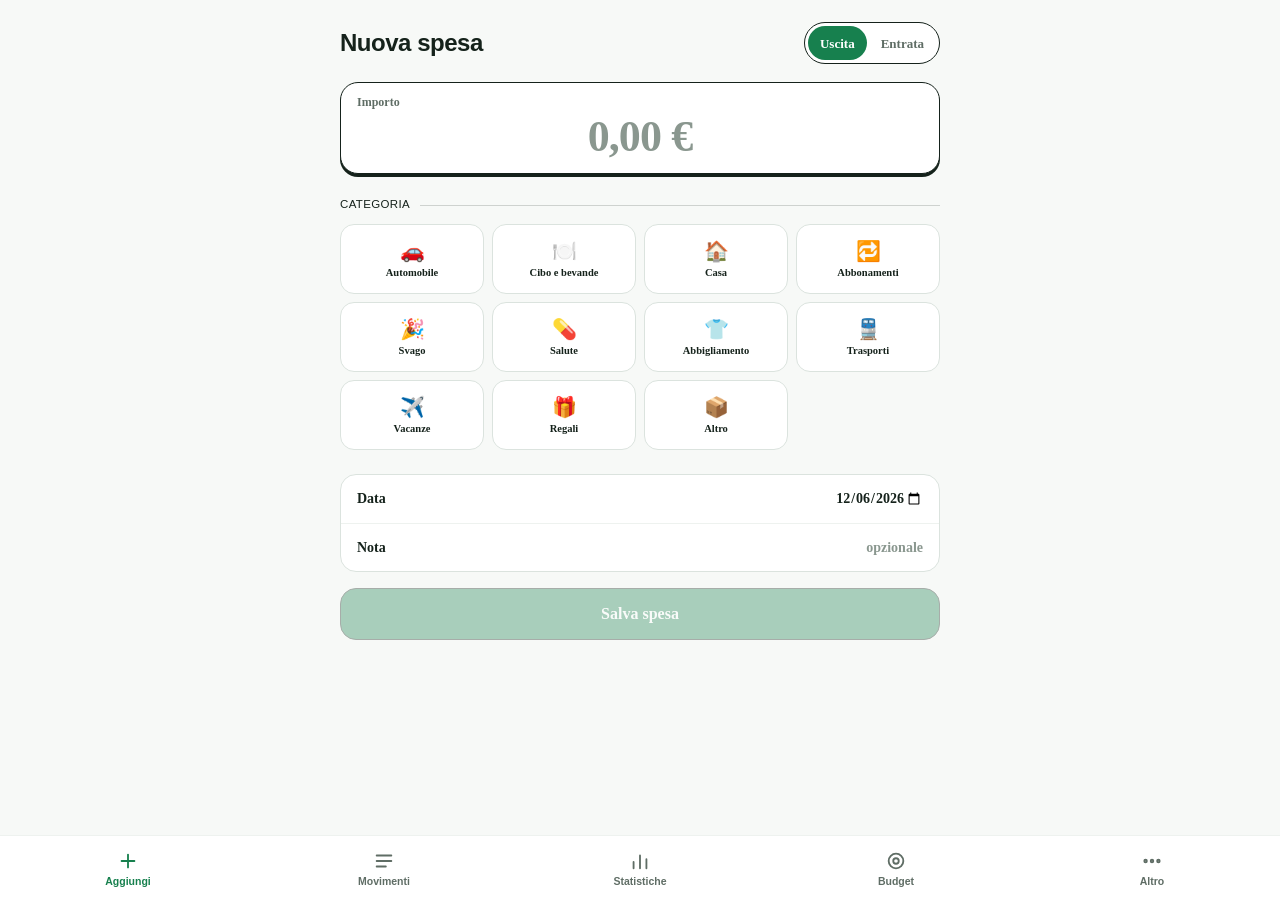
==== index.html @ 28e2bbf6 "feat(F1): DB v3 additivo, backup pre-migrazione, export v2 e import con scelta - db.js: DB_VERSION 3" ====
<!DOCTYPE html>
<html lang="it">
<head>
<meta charset="UTF-8">
<meta name="viewport" content="width=device-width, initial-scale=1, viewport-fit=cover">
<meta name="theme-color" content="#1f9d63" media="(prefers-color-scheme: light)">
<meta name="theme-color" content="#0a0f0c" media="(prefers-color-scheme: dark)">
<meta http-equiv="Content-Security-Policy" content="
  default-src 'self';
  script-src 'self' https://accounts.google.com https://apis.google.com;
  connect-src 'self' https://www.googleapis.com https://accounts.google.com;
  style-src 'self' 'unsafe-inline' https://fonts.googleapis.com;
  font-src 'self' https://fonts.gstatic.com;
  img-src 'self' data: blob:;
  frame-src https://accounts.google.com https://content.googleapis.com;
  base-uri 'self';
  object-src 'none';
  form-action 'self';
">
<title>Spese</title>
<link rel="manifest" href="manifest.webmanifest">
<link rel="icon" href="icon.svg" type="image/svg+xml">
<link rel="apple-touch-icon" href="icon.svg">
<link rel="preconnect" href="https://fonts.googleapis.com">
<link rel="preconnect" href="https://fonts.gstatic.com" crossorigin>
<link href="https://fonts.googleapis.com/css2?family=Anton&family=Bowlby+One+SC&family=Bungee&family=Manrope:wght@400;500;600;700;800&family=Monoton&family=Permanent+Marker&family=Rubik+Mono+One&display=swap" rel="stylesheet">
<link rel="stylesheet" href="style.css">
</head>
<body>
<main class="app-scroll">

<!-- INSERIMENTO -->
<section id="view-add" class="view active">
  <div class="add-head">
    <h1 class="page-title" id="addTitle">Nuova spesa</h1>
    <div class="type-toggle" id="typeToggle">
      <button class="selected" data-type="expense">Uscita</button>
      <button data-type="income">Entrata</button>
    </div>
  </div>
  <div class="amount-wrap">
    <div class="amount-label">Importo</div>
    <input id="amountInput" type="text" inputmode="decimal" placeholder="0,00 €" autocomplete="off">
  </div>
  <div class="section-label">CATEGORIA</div>
  <div class="cat-grid" id="catGrid"></div>
  <div class="sub-wrap" id="subWrap">
    <div class="section-label" id="subLabel">SOTTOCATEGORIA</div>
    <div class="sub-list" id="subList"></div>
  </div>
  <div class="field-list">
    <label class="field-row"><span>Data</span><input type="date" id="dateInput"></label>
    <label class="field-row"><span>Nota</span><input type="text" id="noteInput" placeholder="opzionale"></label>
  </div>
  <button class="btn-primary" id="saveBtn" disabled>Salva spesa</button>
  <button class="btn-danger-link" id="deleteBtn" style="display:none;width:100%;margin-top:12px;padding:10px">Elimina movimento</button>
</section>

<!-- MOVIMENTI -->
<section id="view-list" class="view">
  <h1 class="page-title">Movimenti</h1>
  <input type="search" id="searchInput" placeholder="Cerca (categoria, nota, importo)…" autocomplete="off">
  <div id="expList"></div>
</section>

<!-- STATISTICHE -->
<section id="view-stats" class="view">
  <h1 class="page-title">Statistiche</h1>
  <div class="period-bar">
    <button id="prevPeriod">‹</button>
    <select id="periodType">
      <option value="day">Giorno</option>
      <option value="week">Settimana</option>
      <option value="month" selected>Mese</option>
      <option value="year">Anno</option>
    </select>
    <button id="nextPeriod">›</button>
  </div>
  <div class="card total-card">
    <div class="period-label" id="periodLabel"></div>
    <div class="total-big" id="statTotal">0,00 €</div>
    <div class="compare" id="statCompare"></div>
    <div class="balance-row" id="statBalance"></div>
  </div>
  <div id="insightWrap"></div>
  <div class="filter-chips" id="filterChips"></div>
  <div class="card">
    <h2 style="margin-top:0" id="breakdownTitle">Per categoria</h2>
    <div id="catBars"></div>
  </div>
  <div class="card">
    <h2 style="margin-top:0">Andamento</h2>
    <div class="trend" id="trendChart"></div>
  </div>
  <div class="card" id="cumulativeCard">
    <h2 style="margin-top:0">Saldo cumulato</h2>
    <div id="cumulativeChart"></div>
    <div class="chart-note">Accumulato da quando registri — non è il patrimonio.</div>
  </div>

  <!-- Cruscotto annuale (in coda): KPI raggruppati + tabelle con scroll orizzontale -->
  <div class="dash-year">
    <div class="dash-sub">Anno <span id="dashYear"></span> · calcolo automatico dai Dati</div>
    <div id="dashKpi"></div>

    <div class="dash-block">
      <div class="dash-lbl-row"><span class="dash-lbl">Riepilogo mensile</span><span class="dash-hint">scorri →</span></div>
      <div class="dash-tblcard"><div class="table-scroll"><table class="data-table" id="tblMonthly"></table></div></div>
    </div>

    <div class="dash-block">
      <div class="dash-lbl-row"><span class="dash-lbl">Uscite per categoria / mese</span><span class="dash-hint">scorri →</span></div>
      <div class="dash-tblcard"><div class="table-scroll"><table class="data-table heatmap" id="tblCatMonth"></table></div></div>
    </div>
  </div>
</section>

<!-- BUDGET -->
<section id="view-budget" class="view">
  <h1 class="page-title">Budget mensili</h1>
  <div class="summary-card" id="budgetSummary"></div>
  <div id="budgetProgress"></div>
  <h2>Obiettivo di risparmio</h2>
  <div id="goalWrap"></div>
  <h2>Imposta budget per categoria</h2>
  <div class="card" id="budgetEditor"></div>
</section>

<!-- IMPOSTAZIONI -->
<section id="view-settings" class="view">
  <h1 class="page-title">Altro</h1>
  <h2>Spese ricorrenti</h2>
  <div class="card">
    <div id="recList"></div>
    <div class="row"><input type="text" id="recName" placeholder="Nome (es. Netflix, Stipendio)"></div>
    <div class="row">
      <select id="recType">
        <option value="expense">Uscita</option>
        <option value="income">Entrata</option>
      </select>
      <input type="number" id="recAmount" placeholder="Importo €" inputmode="decimal" step="0.01" min="0">
      <select id="recFreq">
        <option value="monthly">Mensile</option>
        <option value="yearly">Annuale</option>
      </select>
    </div>
    <div class="row">
      <select id="recCat"></select>
      <select id="recSub"></select>
    </div>
    <div class="row">
      <input type="date" id="recStart" title="Prima scadenza">
    </div>
    <button class="btn-primary" id="recAddBtn">Aggiungi ricorrente</button>
  </div>
  <h2>Backup Google Drive</h2>
  <div class="card" id="driveCard">
    <div class="drive-status" id="driveStatus"></div>
    <div id="driveClientIdRow">
      <input type="text" id="driveClientIdInput" placeholder="Client ID …apps.googleusercontent.com" autocomplete="off" spellcheck="false">
      <div class="row">
        <button class="btn-secondary" id="driveClientIdSave" style="flex:1">Salva Client ID</button>
      </div>
    </div>
    <div class="row">
      <button class="btn-secondary" id="driveConnectBtn" style="flex:1">Connetti Google Drive</button>
      <button class="btn-secondary" id="driveBackupBtn" style="flex:1">Esegui backup ora</button>
    </div>
    <label class="field-row" id="driveAutoRow" style="margin-top:10px">
      <span>Backup automatico mensile</span>
      <input type="checkbox" id="driveAutoToggle" checked>
    </label>
    <div class="row" style="justify-content:center">
      <button class="btn-danger-link" id="driveClearIdBtn">Rimuovi Client ID</button>
    </div>
  </div>
  <h2>Dati</h2>
  <div class="card">
    <div class="row">
      <button class="btn-secondary" id="exportJsonBtn" style="flex:1">Esporta JSON</button>
      <button class="btn-secondary" id="exportCsvBtn" style="flex:1">Esporta CSV</button>
    </div>
    <div class="row">
      <button class="btn-secondary" id="importBtn" style="flex:1">Importa backup JSON</button>
      <input type="file" id="importFile" accept=".json" hidden>
    </div>
    <div class="row" style="justify-content:center">
      <button class="btn-danger-link" id="wipeBtn">Cancella tutti i dati</button>
    </div>
  </div>
</section>

</main>

<nav>
  <button data-view="add" class="active">
    <svg class="ico" width="20" height="20" viewBox="0 0 24 24" fill="none" stroke="currentColor" stroke-width="2" stroke-linecap="round"><path d="M12 5v14M5 12h14"/></svg>
    Aggiungi
  </button>
  <button data-view="list">
    <svg class="ico" width="20" height="20" viewBox="0 0 24 24" fill="none" stroke="currentColor" stroke-width="2" stroke-linecap="round"><path d="M4 6h16M4 12h16M4 18h10"/></svg>
    Movimenti
  </button>
  <button data-view="stats">
    <svg class="ico" width="20" height="20" viewBox="0 0 24 24" fill="none" stroke="currentColor" stroke-width="2" stroke-linecap="round"><path d="M5 20v-7M12 20V6M19 20v-10"/></svg>
    Statistiche
  </button>
  <button data-view="budget">
    <svg class="ico" width="20" height="20" viewBox="0 0 24 24" fill="none" stroke="currentColor" stroke-width="2"><circle cx="12" cy="12" r="8"/><circle cx="12" cy="12" r="3"/></svg>
    Budget
  </button>
  <button data-view="settings">
    <svg class="ico" width="20" height="20" viewBox="0 0 24 24" fill="none" stroke="currentColor" stroke-width="2"><circle cx="5" cy="12" r="1.4"/><circle cx="12" cy="12" r="1.4"/><circle cx="19" cy="12" r="1.4"/></svg>
    Altro
  </button>
</nav>

<div class="toast" id="toast"></div>
<div class="celebrate" id="celebrate"></div>

<script src="https://accounts.google.com/gsi/client" async></script>
<script src="categories.js"></script>
<script src="snapshots.js"></script>
<script src="db.js"></script>
<script src="money.js"></script>
<script src="ledger.js"></script>
<script src="sanitize.js"></script>
<script src="backup.js"></script>
<script src="drive-config.js"></script>
<script src="drive.js"></script>
<script src="app.js"></script>
</body>
</html>
---- style.css ----
/* Spese Tracker — stile "Fresco" (variante 1a): bianco arioso, verde menta, angoli morbidi */
:root {
  --bg: #f7f9f7;
  --surface: #ffffff;
  --card: #f4f6f5;
  --divider: #eef2ef;
  --text: #15221b;
  --muted: #5f6d65;
  --faint: #8a978f;
  --accent: #17804e;
  --accent-soft: #e9f6ef;
  --warn: #e0663a;
  --danger: #d8452d;
  --on-accent: #ffffff; /* testo ed elementi sopra il verde pieno */
  --on-accent-track: rgba(255,255,255,.25);
  --radius-lg: 18px;
  --radius-md: 14px;
  --radius-sm: 10px;
  --radius-pill: 999px;
  --ease-pos: cubic-bezier(.22,1,.36,1);
  /* Grafica "a blocchi", tratto sottile: bordo nero + ombra piena solo sull'elemento
     principale di ogni schermata, sulla selezione e sui pulsanti; il resto ha --line. */
  --ink: #15221b;
  --stroke: 1.5px;
  --block-shadow: 0 3px 0 var(--ink);
  --line: #dbe3de;       /* bordo delle card secondarie */
  --track: #eaefec;      /* binario delle barre di avanzamento */
  --rule: rgba(21,34,27,.18); /* riga dei titoli di sezione */
}
/* Notte ad alto contrasto: piani separati (fondo < superficie < riquadro), testo
   secondario ≥ 4.5:1, e sul verde pieno testo scuro (--on-accent) invece del bianco. */
@media (prefers-color-scheme: dark) {
  :root {
    --bg: #0a0f0c; --surface: #172019; --card: #232e27; --divider: #34423a;
    --text: #f3f6f4; --muted: #b2c2b9; --faint: #869990;
    --accent: #3dd68c; --accent-soft: #1a4230;
    --warn: #ffab66; --danger: #ff7361;
    --on-accent: #04170c; --on-accent-track: rgba(4,23,12,.22);
    --ink: #000;
    --line: #34423a; --track: #2c3a32; --rule: rgba(243,246,244,.22);
  }
}
* { box-sizing: border-box; margin: 0; padding: 0; }
html { height: 100%; }
body {
  height: 100%; overflow: hidden;
  display: flex; flex-direction: column;
  font-family: 'Manrope', system-ui, sans-serif;
  background: var(--bg); color: var(--text);
  -webkit-tap-highlight-color: transparent;
}
/* Unico contenitore scrollabile: così la tab bar resta ferma anche durante
   l'overscroll/rimbalzo su iOS (prima, con body scrollabile, si staccava). */
.app-scroll { flex: 1 1 auto; overflow-y: auto; overflow-x: hidden; -webkit-overflow-scrolling: touch;
  overscroll-behavior-y: contain; }
.page-title { font: 800 26px/1.1 'Manrope', sans-serif; letter-spacing: -.02em; margin: 4px 0 16px; }
/* Titoli di sezione: Bungee in maiuscolo con una riga tenue a destra (come gli insight) */
h2, .section-label, .mk-lbl, .dash-lbl {
  display: flex; align-items: center; gap: 10px; font: 400 11.5px/1.2 'Bungee', 'Manrope', sans-serif;
  letter-spacing: .03em; text-transform: uppercase; color: var(--text); }
h2::after, .section-label::after, .mk-lbl::after, .dash-lbl::after {
  content: ''; flex: 1; height: var(--stroke); background: var(--rule); }
h2 { margin: 26px 0 12px; }
/* Card secondarie: solo bordo chiaro, niente ombra */
.card, .budget-row, .goal-card, .mk-card, .mk-hero, .dash-tblcard, .day-card, .field-list, #searchInput {
  border: var(--stroke) solid var(--line); }
/* Blocco principale della schermata: bordo nero e ombra piena */
.amount-wrap, .total-card, .summary-card {
  border: var(--stroke) solid var(--ink); box-shadow: var(--block-shadow); }
/* Spazio in fondo su ogni schermata per liberare la tab bar fissa (64px) più la
   safe-area del dispositivo: va messo sul contenuto scrollabile, non sul body. */
.view { display: none; padding: 18px 20px 28px; max-width: 640px; margin: 0 auto; }
.view.active { display: block; }
.card { background: var(--surface); border-radius: var(--radius-lg); padding: 16px 18px; margin-bottom: 16px; }

/* Tab bar */
nav {
  flex: 0 0 auto; height: 64px;
  background: var(--surface); display: flex; box-shadow: 0 -1px 0 var(--divider);
  z-index: 10; padding-bottom: env(safe-area-inset-bottom);
}
nav button {
  flex: 1; background: none; border: none; color: var(--muted);
  font: 600 10.5px/1 'Manrope', sans-serif; display: flex; flex-direction: column; align-items: center;
  justify-content: center; gap: 4px; cursor: pointer;
}
nav button .ico { width: 22px; height: 22px; }
nav button.active { color: var(--accent); font-weight: 800; }

/* Inserimento: titolo e Uscita/Entrata sulla stessa riga (vanno a capo se il titolo è lungo) */
.add-head { display: flex; flex-wrap: wrap; align-items: center; justify-content: space-between;
  gap: 10px 8px; margin: 4px 0 18px; }
/* 24px: "Nuova entrata" + selettore stanno su una riga anche a 360px di larghezza */
.add-head .page-title { margin: 0; font-size: 24px; }
.type-toggle { display: flex; gap: 2px; background: var(--surface); border: var(--stroke) solid var(--ink);
  border-radius: var(--radius-pill); padding: 3px; }
.type-toggle button {
  border: none; background: transparent; height: 34px; padding: 0 12px; border-radius: var(--radius-pill);
  font: 700 13px/1 'Manrope'; color: var(--muted); cursor: pointer;
}
.type-toggle button.selected { background: var(--accent); color: var(--on-accent); font-weight: 800; }
.amount-wrap { background: var(--surface); border-radius: var(--radius-lg); padding: 12px 16px 14px;
  display: flex; flex-direction: column; gap: 4px; }
.amount-label { font: 700 12px/1.2 'Manrope'; color: var(--muted); }
#amountInput {
  width: 100%; font: 800 44px/1 'Manrope'; letter-spacing: -.02em; text-align: center;
  border: none; background: transparent; color: var(--text); outline: none;
  font-variant-numeric: tabular-nums;
}
#amountInput::placeholder { color: var(--faint); }
.section-label { margin: 24px 0 12px; }

/* La griglia collassa nella barra della categoria scelta: l'altezza è scritta
   da app.js (px espliciti) perché `auto` non è animabile. */
.cat-grid {
  /* padding-bottom = GRID_PAD in app.js: l'overflow nascosto non taglia l'ombra dell'ultima riga */
  display: grid; grid-template-columns: repeat(4, 1fr); gap: 8px; overflow: hidden; padding-bottom: 4px;
  transition: grid-template-columns .34s var(--ease-pos), height .34s var(--ease-pos);
}
.cat-btn {
  position: relative; overflow: hidden; height: 70px; padding: 0;
  border: var(--stroke) solid var(--line); border-radius: var(--radius-md); background: var(--surface);
  text-align: center; cursor: pointer; font: 700 10.5px/1.15 'Manrope'; color: var(--text);
  transition: height .32s var(--ease-pos), background-color .3s ease, border-color .3s ease,
              box-shadow .3s ease, opacity .2s ease, transform .3s var(--ease-pos);
}
.cat-btn.selected { background: var(--accent-soft); border-color: var(--ink); box-shadow: var(--block-shadow);
  font-weight: 800; }
/* Due layer sovrapposti: icona sopra il nome (griglia) ↔ icona accanto al nome (barra) */
.cat-face, .cat-bar { position: absolute; inset: 0; display: flex; align-items: center; }
.cat-face { flex-direction: column; justify-content: center; gap: 4px; opacity: 1; transition: opacity .18s ease; }
/* visibility, non solo opacity: da chiusa la barra (e il suo MODIFICA) esce dal
   focus e dall'albero di accessibilità. Il ritardo la nasconde a dissolvenza finita. */
.cat-bar {
  justify-content: space-between; padding: 0 14px; opacity: 0; visibility: hidden;
  transition: opacity .22s ease .06s, visibility 0s linear .28s;
}
.cat-face .ico { font-size: 20px; }
.cat-bar .ico { font-size: 18px; }
.cat-bar .cat-bar-name {
  display: flex; align-items: center; gap: 10px; min-width: 0; overflow: hidden;
  white-space: nowrap; font: 800 13.5px/1 'Manrope'; color: var(--text);
}
.cat-edit {
  display: flex; align-items: center; gap: 5px; padding: 6px 0 6px 10px;
  font: 800 10.5px/1 'Manrope'; letter-spacing: .07em; color: var(--accent); cursor: pointer;
}

/* Fase 0–260ms: le non scelte svaniscono, la scelta trasla verso la prima cella */
#catGrid.is-collapsing .cat-btn:not(.selected) { opacity: 0; transform: scale(.84); }
#catGrid.is-collapsing .cat-btn.selected { transform: translate(var(--dx, 0px), var(--dy, 0px)); z-index: 2; }
/* Fase 260–400ms: una sola colonna, la cella diventa barra piena */
#catGrid.is-collapsed { grid-template-columns: 1fr; }
#catGrid.is-collapsed .cat-btn:not(.selected) { display: none; }
#catGrid.is-collapsed .cat-btn.selected { height: 52px; transform: none; } /* = CAT_ROW_H in app.js */
#catGrid.is-collapsed .cat-face { opacity: 0; }
#catGrid.is-collapsed .cat-bar { opacity: 1; visibility: visible; transition: opacity .22s ease .06s, visibility 0s linear 0s; }
/* Stato ripristinato da renderCatGrid (modifica movimento, reset): niente animazione */
#catGrid.no-anim, #catGrid.no-anim * { transition: none !important; }

/* Fase 400–620ms: le sottocategorie salgono di 10px sfalsate di 35ms */
.sub-wrap {
  overflow: hidden; height: 0; opacity: 0;
  transition: height .34s var(--ease-pos), opacity .24s ease;
}
.sub-wrap.open { opacity: 1; }
.sub-wrap.no-anim, .sub-wrap.no-anim * { transition: none !important; }
.sub-list { display: grid; grid-template-columns: 1fr 1fr; gap: 8px; margin-top: 2px; padding-bottom: 4px; }
.sub-tile {
  border: var(--stroke) solid var(--line); border-radius: 14px; padding: 13px 10px; text-align: center; cursor: pointer;
  background: var(--surface); color: var(--text); font: 700 13px/1.1 'Manrope';
  opacity: 0; transform: translateY(10px);
  transition: opacity .28s ease, transform .32s var(--ease-pos), background-color .2s ease, color .2s ease,
              border-color .2s ease, box-shadow .2s ease;
}
.sub-wrap.open .sub-tile { opacity: 1; transform: none; transition-delay: calc(40ms + var(--i, 0) * 35ms); }
.sub-tile.selected { background: var(--accent-soft); border-color: var(--ink); box-shadow: var(--block-shadow);
  font-weight: 800; }

.chip {
  height: 36px; border: var(--stroke) solid var(--line); border-radius: var(--radius-pill); padding: 0 13px;
  background: var(--surface); color: var(--text); font: 700 12.5px/1 'Manrope'; cursor: pointer;
}
.chip.selected { background: var(--accent-soft); border-color: var(--ink); box-shadow: var(--block-shadow);
  font-weight: 800; }

@media (prefers-reduced-motion: reduce) {
  .cat-grid, .cat-btn, .cat-face, .cat-bar, .sub-wrap, .sub-tile { transition-duration: .01ms !important; }
  .sub-wrap.open .sub-tile { transition-delay: 0ms !important; }
  #catGrid.is-collapsing .cat-btn:not(.selected) { transform: none; }
  #catGrid.is-collapsing .cat-btn.selected { transform: none; }
}

.field-list { margin-top: 20px; display: flex; flex-direction: column; background: var(--surface);
  border-radius: 16px; overflow: hidden; }
.field-row {
  display: flex; justify-content: space-between; align-items: center; min-height: 48px;
  padding: 0 16px; font: 700 14px/1 'Manrope';
}
.field-list .field-row + .field-row { border-top: 1px solid var(--divider); }
.field-row input[type] {
  border: none; background: transparent; text-align: right; color: var(--text);
  font: 700 14px/1 'Manrope'; outline: none; width: 60%; padding: 0;
}
.field-row input::placeholder { color: var(--faint); }

input[type=text], input[type=number], input[type=date], select {
  width: 100%; height: 46px; padding: 0 12px; border-radius: 12px; border: var(--stroke) solid var(--line);
  background: var(--surface); color: var(--text); font: 600 13px/1.3 'Manrope';
}
input:focus-visible, select:focus-visible { outline: none; border-color: var(--ink); }
select { appearance: none; }
.row { display: flex; gap: 8px; margin-top: 10px; }
.row input, .row select { flex: 1; min-width: 0; }

.btn-primary {
  width: 100%; height: 52px; margin-top: 16px; border: var(--stroke) solid var(--ink); border-radius: 16px;
  background: var(--accent); color: var(--on-accent); font: 800 14px/1 'Manrope'; cursor: pointer;
  box-shadow: var(--block-shadow);
}
.btn-primary:disabled { opacity: .35; box-shadow: none; }

/* Nuova spesa: testo dei controlli +1px rispetto alla base condivisa */
#view-add .btn-primary { font-size: 16px; }
.btn-secondary {
  min-height: 46px; padding: 0 14px; border: var(--stroke) solid var(--ink); border-radius: var(--radius-md);
  background: var(--surface); color: var(--text); font: 800 13px/1 'Manrope'; cursor: pointer;
}
.btn-danger-link { background: none; border: none; color: var(--danger); cursor: pointer; font: 800 12.5px/1 'Manrope';
  text-decoration: underline; text-underline-offset: 3px; }
.toast {
  position: fixed; bottom: 84px; left: 50%; transform: translateX(-50%);
  background: var(--text); color: var(--bg); padding: 10px 20px; border-radius: var(--radius-pill);
  font: 600 13px/1 'Manrope'; opacity: 0; transition: opacity .25s; pointer-events: none; z-index: 20;
}
.toast.show { opacity: 1; }

/* Ricerca movimenti */
#searchInput {
  width: 100%; height: 46px; padding: 0 14px; margin-bottom: 6px;
  border-radius: var(--radius-md); background: var(--surface); color: var(--text);
  font: 600 13.5px/1.3 'Manrope'; -webkit-appearance: none;
}
#searchInput::placeholder { color: var(--faint); font-weight: 500; }
.warn-text { color: var(--warn); font-weight: 700; }

/* Saldo cumulato */
.chart-note { margin-top: 8px; font: 600 12px/1.4 'Manrope'; color: var(--muted); }
/* Titoli delle card (Per categoria, Andamento, Saldo cumulato): come i titoli degli insight */
.card > h2 { display: block; font: 800 15px/1.2 'Manrope'; letter-spacing: 0; text-transform: none; margin-bottom: 12px; }
.card > h2::after { content: none; }
.cum-head { font: 600 12.5px/1 'Manrope'; color: var(--muted); margin-bottom: 6px; }
.cum-head b { font-weight: 800; }
.cum-head .pos { color: var(--accent); }
.cum-head .neg { color: var(--danger); }
.cum-svg { width: 100%; height: auto; display: block; }
.cum-line { fill: none; stroke: var(--text); stroke-width: 2; stroke-linejoin: round; stroke-linecap: round; }
.cum-area { fill: var(--accent-soft); }
.cum-grid { stroke: var(--divider); stroke-width: 1; }
.cum-grid.zero { stroke: var(--faint); stroke-dasharray: 3 3; }
.cum-axis { stroke: var(--divider); stroke-width: 1; }
.cum-dot { fill: var(--accent); }
.cum-x { fill: var(--muted); font: 600 7px 'Manrope'; }
.cum-y { fill: var(--muted); font: 600 7px 'Manrope'; }

/* Movimenti */
/* Intestazione del giorno: data a sinistra, netto del giorno a destra, in grigio */
.day-header { display: flex; justify-content: space-between; align-items: center; gap: 8px;
  margin: 20px 4px 8px; font: 800 12.5px/1.2 'Manrope'; color: var(--muted); }
.day-header:first-child { margin-top: 14px; }
.day-header span:last-child { font-variant-numeric: tabular-nums; }
.day-card { background: var(--surface); border-radius: 16px; overflow: hidden; }
.exp-item { display: flex; align-items: center; gap: 12px; padding: 12px 14px; cursor: pointer; }
.exp-item + .exp-item { border-top: 1px solid var(--divider); }
.exp-item .ico {
  width: 38px; height: 38px; border-radius: 12px; background: var(--card);
  display: inline-flex; align-items: center; justify-content: center; font-size: 18px; flex-shrink: 0;
}
.exp-item .info { flex: 1; min-width: 0; }
.exp-item .info .cat { font: 800 14px/1.15 'Manrope'; }
.exp-item .info .note { font: 600 12px/1.25 'Manrope'; color: var(--muted); margin-top: 2px; white-space: nowrap; overflow: hidden; text-overflow: ellipsis; }
.exp-item .amt { font: 800 14px/1 'Manrope'; font-variant-numeric: tabular-nums; }
.exp-item.income .amt, .rec-item.income .amt { color: var(--accent); }
.exp-item.income .ico { background: var(--accent-soft); }

/* Statistiche */
.period-bar { display: flex; align-items: center; gap: 8px; margin-bottom: 18px; }
.period-bar select { flex: 1; text-align: center; text-align-last: center; font-size: 14px; font-weight: 800; }
.period-bar button {
  width: 46px; height: 46px; flex-shrink: 0; border-radius: 12px; border: var(--stroke) solid var(--line);
  background: var(--surface); color: var(--text); font: 800 20px/1 'Manrope'; cursor: pointer;
}
.period-bar button:disabled { color: var(--faint); cursor: default; }
.total-card { display: flex; flex-direction: column; gap: 8px; }
.period-label { align-self: flex-start; padding: 4px 9px; border-radius: var(--radius-pill); background: var(--accent-soft);
  color: var(--accent); font: 800 10.5px/1 'Manrope'; letter-spacing: .06em; text-transform: uppercase; }
.total-big { font: 800 38px/1.1 'Manrope'; font-variant-numeric: tabular-nums; letter-spacing: -.02em; }
.compare { font: 600 12.5px/1.5 'Manrope'; color: var(--muted); }
.compare .up, .compare .down { padding: 2px 7px; border-radius: var(--radius-pill); font-weight: 800; }
.compare .up { background: #ffe6df; color: #b3301b; }
.compare .down { background: var(--accent-soft); color: #17774a; }
.balance-row { display: grid; grid-template-columns: repeat(2, minmax(0, 1fr)); gap: 8px; margin-top: 4px; }
.balance-row:empty { display: none; }
.balance-row > div { display: flex; flex-direction: column; gap: 4px; padding: 9px 11px;
  border-radius: 12px; background: var(--card); }
.balance-row .lbl { font: 800 10px/1 'Manrope'; letter-spacing: .08em; text-transform: uppercase; color: var(--muted); }
.balance-row b { font: 800 15px/1 'Manrope'; font-variant-numeric: tabular-nums; }
.balance-row .pos { color: var(--accent); }
.balance-row .neg { color: var(--danger); }
.hbar-row { display: flex; align-items: center; gap: 8px; margin: 10px 0; cursor: pointer; }
.hbar-row .lbl { width: 120px; font: 700 12.5px/1 'Manrope'; color: var(--text); display: flex; gap: 4px; align-items: center; white-space: nowrap; overflow: hidden; }
.hbar-row .track { flex: 1; height: 8px; background: var(--track); border-radius: var(--radius-pill); overflow: hidden; }
.hbar-row .fill { height: 100%; background: var(--accent); border-radius: var(--radius-pill); }
.hbar-row .val { width: 78px; text-align: right; font: 800 12.5px/1 'Manrope'; font-variant-numeric: tabular-nums; }
.trend { display: flex; align-items: flex-end; gap: 3px; height: 110px; margin-top: 10px; }
.trend .tb { flex: 1; min-width: 0; display: flex; flex-direction: column; justify-content: flex-end; align-items: center; gap: 5px; height: 100%; }
.trend .tb .bar { width: 100%; background: var(--accent); border-radius: 3px 3px 0 0; min-height: 2px; }
.trend .tb .bar.zero { background: var(--track); }
.trend .tb .tl { font: 700 8.5px/1 'Manrope'; color: var(--muted); }
.filter-chips { display: flex; gap: 8px; overflow-x: auto; padding: 0 0 16px; scrollbar-width: none; }
.filter-chips::-webkit-scrollbar { display: none; }
.filter-chips .chip { flex-shrink: 0; }

/* Budget */
.summary-card {
  background: var(--surface); border-radius: var(--radius-lg); padding: 16px; margin-bottom: 14px; color: var(--text);
}
.summary-card .head { display: flex; justify-content: space-between; align-items: center; gap: 10px;
  font: 700 12.5px/1.2 'Manrope'; color: var(--muted); }
.summary-card .head .pct { font: 800 15px/1 'Manrope'; color: var(--text); }
.summary-card .amt { font: 800 30px/1.1 'Manrope'; margin-top: 6px; font-variant-numeric: tabular-nums; letter-spacing: -.02em; }
.summary-card .amt .of { font: 700 15px/1 'Manrope'; color: var(--muted); }
.summary-card .track { height: 10px; border-radius: var(--radius-pill); background: var(--track);
  margin-top: 12px; overflow: hidden; }
.summary-card .fill { height: 100%; background: var(--text); border-radius: var(--radius-pill); }

.budget-row { background: var(--surface); border-radius: 16px; padding: 14px 16px; margin-bottom: 10px; }
.budget-row .head { display: flex; justify-content: space-between; gap: 10px; font: 800 14.5px/1.1 'Manrope'; margin-bottom: 10px; }
.budget-row .head .sp { font: 700 13px/1.1 'Manrope'; font-variant-numeric: tabular-nums; color: var(--muted); }
.budget-row .track, .goal-card .track { height: 8px; background: var(--track);
  border-radius: var(--radius-pill); overflow: hidden; }
.budget-row .fill { height: 100%; background: var(--accent); border-radius: var(--radius-pill); }
.budget-row.warn .fill { background: var(--warn); }
.budget-row.over .fill { background: var(--danger); }
.budget-row .sub { display: flex; justify-content: space-between; align-items: center; margin-top: 10px;
  font: 800 12.5px/1 'Manrope'; color: var(--muted); }
.budget-row .status { padding: 4px 9px; border-radius: var(--radius-pill);
  background: var(--accent-soft); color: #17774a; font: 800 11px/1 'Manrope'; letter-spacing: .02em; }
.budget-row.warn .status { background: #fff0d1; color: #8a5200; }
.budget-row.over .status { background: #ffe6df; color: #b3301b; }
@media (prefers-color-scheme: dark) {
  .compare .up { background: #3a1812; color: #ff8a78; }
  .compare .down { color: #5fe0a0; }
  .budget-row .status { color: #5fe0a0; }
  .budget-row.warn .status { background: #3a2a0e; color: #ffc267; }
  .budget-row.over .status { background: #3a1812; color: #ff8a78; }
}
.budget-edit { display: flex; gap: 10px; align-items: center; padding: 8px 0; }
.budget-edit + .budget-edit { border-top: 1px solid var(--divider); }
.budget-edit .name { flex: 1; font: 700 14px/1.1 'Manrope'; }
.budget-edit input { width: 116px; height: 40px; text-align: right; font-weight: 800; }

/* Ricorrenti / impostazioni */
.rec-item { display: flex; align-items: center; gap: 12px; padding: 12px 0; }
.rec-item:not(:last-child) { border-bottom: 1px solid var(--divider); }
.rec-item .ico {
  width: 36px; height: 36px; border-radius: 11px; background: var(--card);
  display: inline-flex; align-items: center; justify-content: center; font-size: 17px; flex-shrink: 0;
}
.rec-item.income .ico { background: var(--accent-soft); }
.rec-item .info { flex: 1; font: 800 14px/1.15 'Manrope'; }
.rec-item .info small { color: var(--muted); display: block; font-weight: 600; margin-top: 2px; font-size: 11.5px; }
.rec-item .amt { font: 800 13.5px/1 'Manrope'; font-variant-numeric: tabular-nums; }
.rec-item .rec-end { display: flex; flex-direction: column; align-items: flex-end; gap: 4px; }
.rec-item .rec-end .btn-danger-link { font-size: 10.5px; }
.empty { text-align: center; color: var(--muted); padding: 30px 0; font: 600 13px/1.4 'Manrope'; }

/* Backup Drive */
.drive-status { font: 600 12.5px/1.5 'Manrope'; margin-bottom: 12px; }
.drive-status b { font-weight: 800; }
.drive-status .muted { color: var(--muted); font-weight: 500; }
.drive-status code { background: var(--card); padding: 1px 5px; border-radius: 5px; font-size: 11px; }
/* Interruttore solo CSS sulla checkbox esistente */
#driveAutoToggle { appearance: none; -webkit-appearance: none; flex-shrink: 0; position: relative; width: 50px; height: 30px;
  border: var(--stroke) solid var(--ink); border-radius: var(--radius-pill); background: var(--card); cursor: pointer;
  transition: background-color .2s ease; }
#driveAutoToggle::after { content: ''; position: absolute; top: 2.5px; left: 3px; width: 22px; height: 22px;
  border: var(--stroke) solid var(--ink); border-radius: 50%; background: var(--surface); box-sizing: border-box;
  transition: transform .2s var(--ease-pos); }
#driveAutoToggle:checked { background: var(--accent); }
#driveAutoToggle:checked::after { transform: translateX(19px); }
#driveAutoRow { background: none; padding: 0 2px; }
#driveClientIdRow { margin-bottom: 6px; }
#driveClientIdInput { margin-bottom: 8px; font-size: 12px; }

/* ---------- Cruscotto annuale (mockup 3a) ---------- */
/* Estremi della scala heatmap (triplette r, g, b lette da app.js) */
:root { --heat0: #eef7f0; --heat-lo: 251, 228, 201; --heat-hi: 226, 103, 58; }
.dash-year { margin-top: 24px; display: flex; flex-direction: column; gap: 18px; }
.dash-sub { font: 600 12px/1.3 'Manrope', sans-serif; color: var(--muted); margin-bottom: -6px; }
#dashKpi { display: flex; flex-direction: column; }
.mk-lbl { margin: 22px 0 12px; }
.mk-lbl:first-child { margin-top: 0; }

/* hero cash flow */
.mk-hero { background: var(--surface); border-radius: 16px; padding: 14px 16px; color: var(--text);
  display: flex; flex-direction: column; gap: 12px; }
.mk-hero-row { display: flex; gap: 12px; }
.mk-hero-row > div { flex: 1; }
.mk-hero-row > .mk-h-div { flex: 0 0 1px; background: var(--divider); }
.mk-hero-row.bottom { align-items: flex-end; justify-content: space-between; }
.mk-hero-row.bottom > div { flex: none; }
.mk-hero-row.bottom .right { text-align: right; }
.mk-h-lbl { font: 800 11px/1 'Manrope', sans-serif; color: var(--muted); }
.mk-h-lbl.in { color: var(--accent); } .mk-h-lbl.out { color: var(--danger); }
.mk-hero-row.bottom .mk-h-lbl { color: var(--muted); }
.mk-h-val { font: 800 19px/1.1 'Manrope', sans-serif; font-variant-numeric: tabular-nums; margin-top: 4px; }
.mk-h-hr { height: 1px; background: var(--divider); }
.mk-h-big { font: 800 24px/1 'Manrope', sans-serif; font-variant-numeric: tabular-nums; margin-top: 4px; }

/* card metriche */
.mk-grid { display: grid; grid-template-columns: 1fr 1fr; gap: 8px; }
.mk-card { background: var(--surface); border-radius: 14px; padding: 12px 14px; }
.mk-clbl { font: 800 10px/1.2 'Manrope', sans-serif; color: var(--muted); letter-spacing: .06em; text-transform: uppercase; }
.mk-cval { font: 800 19px/1.1 'Manrope', sans-serif; font-variant-numeric: tabular-nums;
  margin-top: 5px; color: var(--text); }
.mk-cval.pos { color: var(--accent); } .mk-cval.neg { color: var(--danger); }
.mk-cat1 { display: flex; align-items: baseline; gap: 6px; margin-top: 5px; }
.mk-cat1 .name { font: 800 16px/1.1 'Manrope', sans-serif; }
.mk-cat1 .amt { font: 600 11px/1 'Manrope', sans-serif; color: var(--accent); font-variant-numeric: tabular-nums; }

/* tabelle con scroll orizzontale */
.dash-lbl-row { display: flex; align-items: center; gap: 8px; margin: 0 0 12px; }
.dash-lbl { flex: 1; }
.dash-hint { font: 700 11px/1 'Manrope', sans-serif; color: var(--muted); }
.dash-tblcard { background: var(--surface); border-radius: 14px; overflow: hidden; }
.table-scroll { overflow-x: auto; -webkit-overflow-scrolling: touch; }
.data-table { border-collapse: collapse; font-variant-numeric: tabular-nums;
  white-space: nowrap; width: 100%; }
.data-table th { background: var(--card); color: var(--muted); font: 800 10px/1 'Manrope', sans-serif;
  letter-spacing: .06em; padding: 9px 11px; text-align: right; position: sticky; top: 0; }
.data-table th.sticky-col { text-align: left; left: 0; z-index: 3; background: var(--card); }
.data-table td { padding: 9px 11px; text-align: right; }
.data-table tbody tr { border-bottom: 1px solid var(--divider); }
.data-table tbody tr:last-child { border-bottom: none; }
.data-table .sticky-col { position: sticky; left: 0; z-index: 1; text-align: left;
  font-weight: 700; background: var(--surface); }
#tblMonthly tbody td { font: 700 11px/1 'Manrope', sans-serif; }
#tblCatMonth tbody td { font: 700 11px/1 'Manrope', sans-serif; }
#tblMonthly tbody tr:nth-child(even),
#tblMonthly tbody tr:nth-child(even) .sticky-col { background: #fafbfa; }
.data-table td.pos { color: var(--accent); } .data-table td.neg { color: var(--danger); }
.data-table td.faint { color: var(--faint); }
.data-table td.tot { font-weight: 800; }
.data-table .in-prog { font-weight: 600; color: var(--faint); }
.data-table .cat-cell { font-weight: 700; padding-left: 9px; }
.heatmap td.heat { color: #2a1c0a; }
/* righe categoria espandibili + sottocategorie */
.data-table .cat-row { cursor: pointer; }
.data-table .cat-row .caret { display: inline-block; margin-right: 5px; color: var(--faint);
  font-size: 8px; transition: transform .15s; }
.data-table .cat-row.open .caret { transform: rotate(90deg); }
.data-table tr.hidden { display: none; }
.data-table .sub-row td { font-weight: 500; }
.data-table .sub-row .sub-cell { padding-left: 22px; color: var(--muted); font-weight: 500; }
.heatmap td.subc { color: #6a5636; }
/* Notte: scala scura → testo chiaro; le celle a zero restano tenui ma leggibili */
@media (prefers-color-scheme: dark) {
  .heatmap td.heat, .heatmap td.subc { color: var(--text); }
  .heatmap td.heat[style*="heat0"] { color: var(--faint); }
}
.data-table tfoot td, .data-table tfoot .sticky-col {
  background: #eef3f0; color: #0f3d2b; font: 800 12px/1 'Manrope', sans-serif; border-top: var(--stroke) solid var(--line); }

@media (prefers-color-scheme: dark) {
  :root { --heat0: #17271e; --heat-lo: 58, 39, 27; --heat-hi: 184, 75, 39; }
  #tblMonthly tbody tr:nth-child(even),
  #tblMonthly tbody tr:nth-child(even) .sticky-col { background: var(--card); }
  .data-table tfoot td, .data-table tfoot .sticky-col { background: #123026; color: #8fd3b3; }
}

/* ---------- Insight automatici ----------
 * Scala di intensità: lv0 godiment (verde), lv1 affanno/previsione (ambra),
 * lv2-3 costantemente / budget sforato (rosso), lv4 imballato (scura). */
#insightWrap:not(:empty) { margin: 2px 0 14px; }
.insight-title { font: 400 11.5px/1 'Bungee', 'Manrope', sans-serif; letter-spacing: .03em;
  text-transform: uppercase; margin: 8px 0 12px; display: flex; align-items: center; gap: 10px; }
.insight-title::after { content: ''; flex: 1; height: var(--stroke); background: var(--rule); }
/* Card tinte senza bordo: il colore basta a dire la gravità */
.insight-card { --c-bg: #def4e7; --c-fg: #17774a; display: flex; flex-direction: column; gap: 6px;
  background: var(--c-bg); border-radius: 16px; padding: 14px 16px; margin-bottom: 10px; }
.insight-card.lv1 { --c-bg: #fff0d1; --c-fg: #8a5200; }
.insight-card.lv2, .insight-card.lv3 { --c-bg: #ffe6df; --c-fg: #b3301b; }
.insight-card.lv4 { --c-bg: #15221b; --c-fg: #ff6a52; }
.ins-tag { align-self: flex-start; padding: 4px 9px; border-radius: var(--radius-pill); background: var(--ink);
  color: var(--c-bg); font: 800 10px/1 'Manrope'; letter-spacing: .08em; }
.insight-card.lv4 .ins-tag { background: var(--c-fg); color: #15221b; }
.ins-head { font: 800 15px/1.25 'Manrope'; text-transform: uppercase; color: var(--c-fg); overflow-wrap: anywhere; }
.ins-detail { font: 600 12.5px/1.45 'Manrope'; color: var(--text); }
.insight-card.lv4 .ins-detail { color: #f3f6f4; }
@media (prefers-color-scheme: dark) {
  .insight-card { --c-bg: #123a26; --c-fg: #5fe0a0; }
  .insight-card.lv1 { --c-bg: #3a2a0e; --c-fg: #ffc267; }
  .insight-card.lv2, .insight-card.lv3 { --c-bg: #3a1812; --c-fg: #ff8a78; }
  /* Notte: l'IMBALLATO si ribalta (card rossa, testo nero) per staccarsi dal "ma come". */
  .insight-card.lv4 { --c-bg: #ff6a52; --c-fg: #000; }
  .ins-tag { color: var(--c-fg); }
  .insight-card.lv4 .ins-tag { background: #000; color: #ff6a52; }
  .insight-card.lv4 .ins-detail { color: #000; }
}

/* ---------- Popup "affanno" al salvataggio ---------- */
.celebrate { position: fixed; inset: 0; z-index: 30; display: none; align-items: center; justify-content: center;
  padding: 24px; background: rgba(10,15,12,.6); animation: cel-fade .25s ease both; }
.celebrate.show { display: flex; }
.cel-card { width: 330px; max-width: 100%; padding: 22px 22px 20px; border-radius: 28px; background: #c9341d;
  color: #fff4e6; border: 3px solid #15221b; box-shadow: 0 8px 0 #15221b; display: flex; flex-direction: column;
  gap: 14px; animation: cel-pop .55s cubic-bezier(.22,1,.36,1) both; }
.cel-card.godiment { background: #1f7a4e; }
.cel-head { display: flex; justify-content: space-between; align-items: center; font: 800 12px/1 'Manrope'; letter-spacing: .08em; }
.cel-amount { padding: 5px 10px; border-radius: var(--radius-pill); background: #15221b; color: #fff4e6; }
.cel-msg { height: 240px; display: flex; flex-direction: column; align-items: center; justify-content: center;
  gap: 4px; text-align: center; overflow: hidden; }
.cel-msg span { line-height: 1.05; }
.f-anton { font-family: 'Anton', sans-serif; }
.f-marker { font-family: 'Permanent Marker', sans-serif; }
.f-bungee { font-family: 'Bungee', sans-serif; }
.cel-foot { display: flex; justify-content: space-between; align-items: center; gap: 12px; font: 700 13px/1.3 'Manrope'; }
.cel-ok { min-width: 88px; height: 44px; border: 3px solid #15221b; border-radius: var(--radius-pill);
  background: #fff4e6; color: #15221b; font: 400 15px/1 'Bungee', sans-serif; cursor: pointer; }
/* AFFANNO cresce a scatti, con un piccolo rientro a ogni respiro, poi ricomincia. */
.pant { display: inline-block; transform-origin: 50% 60%; animation: cel-pant 2.6s ease-in-out infinite; }
/* GODIMENT cambia colore fra 4 toni che stanno bene sul verde. */
.glow { color: #c6f36b; animation: cel-glow 1.6s step-end infinite; }
@keyframes cel-fade { from { opacity: 0; } to { opacity: 1; } }
@keyframes cel-pop { 0% { transform: scale(.4) rotate(-14deg); opacity: 0; } 60% { transform: scale(1.08) rotate(3deg); opacity: 1; }
  100% { transform: scale(1) rotate(-2deg); opacity: 1; } }
@keyframes cel-pant { 0% { transform: scale(.72); } 10% { transform: scale(.84); } 15% { transform: scale(.8); }
  25% { transform: scale(.95); } 30% { transform: scale(.91); } 40% { transform: scale(1.06); } 45% { transform: scale(1.02); }
  55% { transform: scale(1.17); } 60% { transform: scale(1.13); } 70% { transform: scale(1.28); } 75% { transform: scale(1.24); }
  88% { transform: scale(1.36); } 100% { transform: scale(.72); } }
@keyframes cel-glow { 0% { color: #fff4e6; } 25% { color: #c6f36b; } 50% { color: #8ff0c4; } 75% { color: #ffe36e; } }
@media (prefers-reduced-motion: reduce) { .celebrate, .cel-card, .pant, .glow { animation: none; } }

/* ---------- Obiettivo di risparmio ---------- */
.goal-add { width: 100%; padding: 14px; border-radius: var(--radius-md); border: var(--stroke) dashed var(--faint);
  background: none; color: var(--accent); font: 800 13px/1 'Manrope'; cursor: pointer; }
.goal-card { background: var(--surface); border-radius: 16px; padding: 14px 16px; }
.goal-card .head { display: flex; justify-content: space-between; gap: 10px; font: 800 14.5px/1.1 'Manrope'; margin-bottom: 10px; }
.goal-card .sp { color: var(--muted); font-weight: 700; font-size: 13px; font-variant-numeric: tabular-nums; }
.goal-card .fill { height: 100%; background: var(--accent); border-radius: var(--radius-pill); }
.goal-card .sub { font: 600 12.5px/1.45 'Manrope'; color: var(--muted); margin-top: 8px; }
.goal-card .goal-edit { padding: 8px 0 0; }
.goal-card input { width: 100%; height: 46px; padding: 0 12px; margin-bottom: 8px; border: var(--stroke) solid var(--line);
  border-radius: 12px; background: var(--surface); color: var(--text); font: 600 13px 'Manrope'; }
.goal-btns { display: flex; gap: 12px; align-items: center; margin-top: 2px; }
.goal-btns .btn-primary { width: auto; margin: 0; padding: 10px 20px; }

/* ---------- Pannello dal basso (sheet): import, e in seguito split/rimborsi ---------- */
.sheet-backdrop { position: fixed; inset: 0; z-index: 40; display: flex; align-items: flex-end; justify-content: center;
  background: rgba(10,15,12,.55); animation: cel-fade .2s ease both; }
.sheet { width: 100%; max-width: 640px; max-height: 92vh; overflow-y: auto; background: var(--surface); color: var(--text);
  border-top: var(--stroke) solid var(--ink); border-radius: 24px 24px 0 0;
  padding: 10px 20px calc(22px + env(safe-area-inset-bottom)); }
.sheet-handle { width: 40px; height: 4px; border-radius: 4px; background: var(--line); margin: 0 auto 14px; }
.sheet h3 { font: 800 18px/1.2 'Manrope'; margin-bottom: 4px; }
.sheet-sub { font: 600 12.5px/1.45 'Manrope'; color: var(--muted); overflow-wrap: anywhere; }
.sheet-warn { margin-top: 12px; padding: 10px 12px; border-radius: 12px; background: #fff0d1; color: #8a5200; font: 700 12.5px/1.45 'Manrope'; }
.sheet-note { margin-top: 14px; padding: 10px 12px; border-radius: 12px; background: var(--accent-soft); font: 700 12px/1.45 'Manrope'; overflow-wrap: anywhere; }
.sheet-note b { font-weight: 800; }
.sheet .btn-primary { margin-top: 14px; }
.sheet-cancel { display: block; margin: 8px auto 0; padding: 10px 16px; background: none; border: none; color: var(--muted);
  font: 800 13px/1 'Manrope'; cursor: pointer; }
.choice { display: flex; gap: 12px; align-items: flex-start; margin-top: 10px; padding: 14px; cursor: pointer;
  border: var(--stroke) solid var(--line); border-radius: 14px; }
.choice input { position: absolute; opacity: 0; pointer-events: none; }
.choice.selected { border-color: var(--ink); box-shadow: var(--block-shadow); background: var(--accent-soft); }
.choice:focus-within { outline: 2px solid var(--accent); outline-offset: 2px; }
.choice .dot { width: 20px; height: 20px; flex-shrink: 0; margin-top: 1px; border-radius: 50%;
  border: var(--stroke) solid var(--ink); background: var(--surface); }
.choice.selected .dot { background: radial-gradient(circle, var(--ink) 0 4px, var(--surface) 5px); }
.choice b { display: block; font: 800 14px/1.2 'Manrope'; }
.choice small { display: block; margin-top: 3px; font: 600 12px/1.4 'Manrope'; color: var(--muted); }
.choice .rec { margin-left: 6px; font: 800 10px/1 'Manrope'; letter-spacing: .06em; color: var(--accent); }
@media (prefers-color-scheme: dark) { .sheet-warn { background: #3a2a0e; color: #ffc267; } }
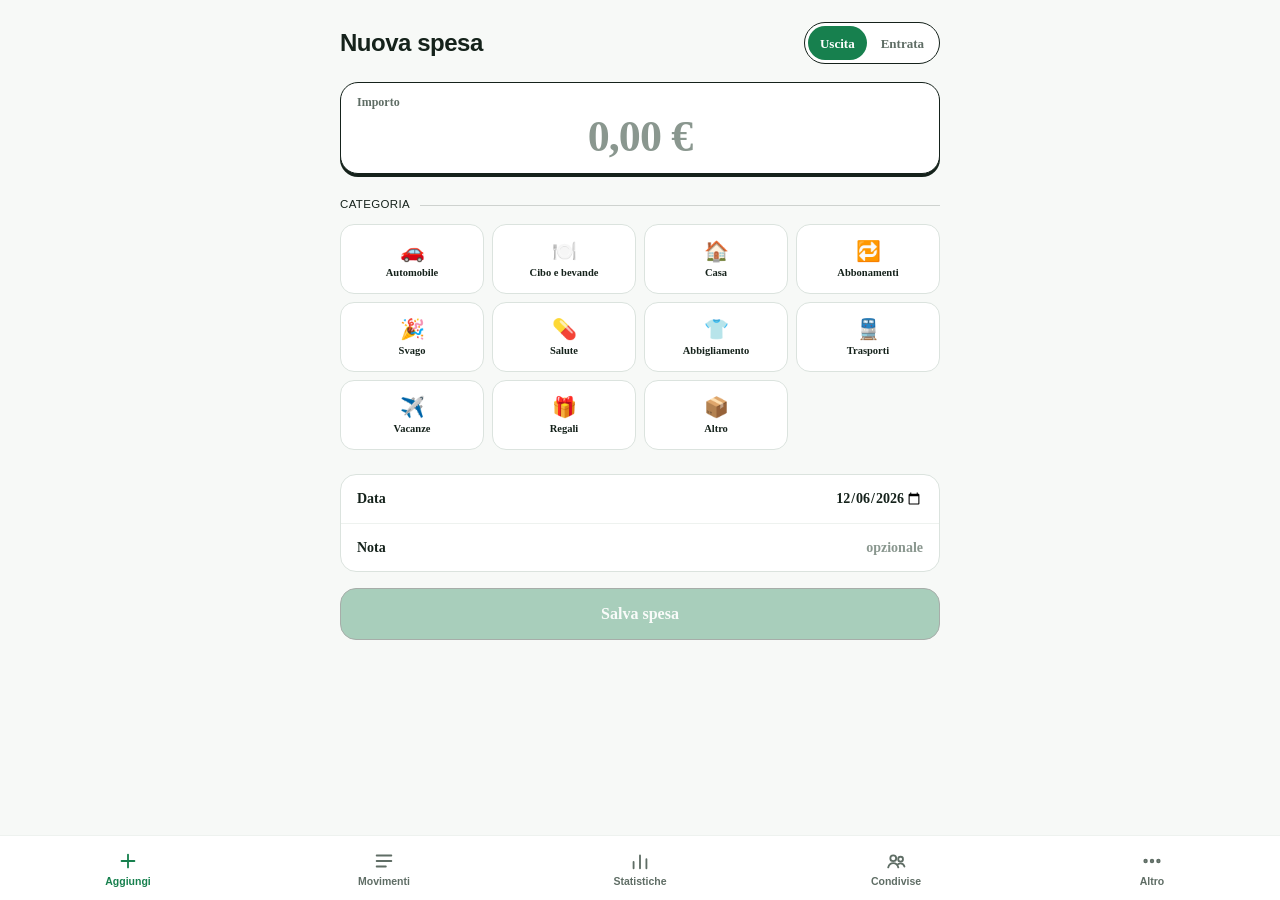
==== commit e89644f1: "feat(F2): tab Condivise e Altro come menu di voci - tab bar: Aggiungi · Movimenti · Statistiche · Co" ====
--- a/index.html
+++ b/index.html
@@ -116,7 +116,8 @@
 </section>
 
 <!-- BUDGET -->
-<section id="view-budget" class="view">
+<section id="view-budget" class="view" data-parent="settings">
+  <button class="back-link" data-back="settings">‹ Altro</button>
   <h1 class="page-title">Budget mensili</h1>
   <div class="summary-card" id="budgetSummary"></div>
   <div id="budgetProgress"></div>
@@ -126,10 +127,35 @@
   <div class="card" id="budgetEditor"></div>
 </section>
 
-<!-- IMPOSTAZIONI -->
+<!-- CONDIVISE: persone e crediti, eventi (contenuto in F3–F5) -->
+<section id="view-share" class="view">
+  <h1 class="page-title">Condivise</h1>
+  <div class="seg" id="shareSeg" role="tablist">
+    <button role="tab" data-pane="people" class="on" aria-selected="true">Persone</button>
+    <button role="tab" data-pane="events" aria-selected="false">Eventi</button>
+  </div>
+  <div class="share-pane" data-pane="people">
+    <div class="empty">Nessuna persona ancora.<br>Quando dividi una spesa con qualcuno, qui vedrai chi ti deve cosa.</div>
+  </div>
+  <div class="share-pane" data-pane="events" hidden>
+    <div class="empty">Nessun evento.<br>Raggruppa le spese di vacanze, picnic e uscite.</div>
+  </div>
+</section>
+
+<!-- ALTRO: menu di voci, ognuna apre la sua pagina (RF-N3) -->
 <section id="view-settings" class="view">
   <h1 class="page-title">Altro</h1>
-  <h2>Spese ricorrenti</h2>
+  <div class="menu-list">
+    <button class="menu-item" data-open="budget"><span class="ico">🎯</span><span class="info"><b>Budget</b><small id="menuBudgetSub">budget mensili e obiettivo di risparmio</small></span><span class="chev">›</span></button>
+    <button class="menu-item" data-open="recurring"><span class="ico">🔁</span><span class="info"><b>Spese ricorrenti</b><small id="menuRecSub">mensili e annuali, inserite in automatico</small></span><span class="chev">›</span></button>
+    <button class="menu-item" data-open="drive"><span class="ico">☁️</span><span class="info"><b>Backup Google Drive</b><small id="menuDriveSub">backup automatico mensile</small></span><span class="chev">›</span></button>
+    <button class="menu-item" data-open="data"><span class="ico">🗂️</span><span class="info"><b>Dati</b><small>esporta, importa, cancella</small></span><span class="chev">›</span></button>
+  </div>
+</section>
+
+<section id="view-recurring" class="view" data-parent="settings">
+  <button class="back-link" data-back="settings">‹ Altro</button>
+  <h1 class="page-title">Spese ricorrenti</h1>
   <div class="card">
     <div id="recList"></div>
     <div class="row"><input type="text" id="recName" placeholder="Nome (es. Netflix, Stipendio)"></div>
@@ -153,7 +179,11 @@
     </div>
     <button class="btn-primary" id="recAddBtn">Aggiungi ricorrente</button>
   </div>
-  <h2>Backup Google Drive</h2>
+</section>
+
+<section id="view-drive" class="view" data-parent="settings">
+  <button class="back-link" data-back="settings">‹ Altro</button>
+  <h1 class="page-title">Backup Google Drive</h1>
   <div class="card" id="driveCard">
     <div class="drive-status" id="driveStatus"></div>
     <div id="driveClientIdRow">
@@ -174,7 +204,11 @@
       <button class="btn-danger-link" id="driveClearIdBtn">Rimuovi Client ID</button>
     </div>
   </div>
-  <h2>Dati</h2>
+</section>
+
+<section id="view-data" class="view" data-parent="settings">
+  <button class="back-link" data-back="settings">‹ Altro</button>
+  <h1 class="page-title">Dati</h1>
   <div class="card">
     <div class="row">
       <button class="btn-secondary" id="exportJsonBtn" style="flex:1">Esporta JSON</button>
@@ -205,9 +239,9 @@
     <svg class="ico" width="20" height="20" viewBox="0 0 24 24" fill="none" stroke="currentColor" stroke-width="2" stroke-linecap="round"><path d="M5 20v-7M12 20V6M19 20v-10"/></svg>
     Statistiche
   </button>
-  <button data-view="budget">
-    <svg class="ico" width="20" height="20" viewBox="0 0 24 24" fill="none" stroke="currentColor" stroke-width="2"><circle cx="12" cy="12" r="8"/><circle cx="12" cy="12" r="3"/></svg>
-    Budget
+  <button data-view="share">
+    <svg class="ico" width="20" height="20" viewBox="0 0 24 24" fill="none" stroke="currentColor" stroke-width="2" stroke-linecap="round"><circle cx="9" cy="9" r="3.2"/><circle cx="17" cy="10" r="2.6"/><path d="M3.5 19c.8-3 3-4.6 5.5-4.6s4.7 1.6 5.5 4.6M14.5 15.2c.8-.5 1.6-.7 2.5-.7 2 0 3.6 1.3 4.2 3.5"/></svg>
+    Condivise
   </button>
   <button data-view="settings">
     <svg class="ico" width="20" height="20" viewBox="0 0 24 24" fill="none" stroke="currentColor" stroke-width="2"><circle cx="5" cy="12" r="1.4"/><circle cx="12" cy="12" r="1.4"/><circle cx="19" cy="12" r="1.4"/></svg>
--- a/style.css
+++ b/style.css
@@ -583,3 +583,23 @@
 .choice small { display: block; margin-top: 3px; font: 600 12px/1.4 'Manrope'; color: var(--muted); }
 .choice .rec { margin-left: 6px; font: 800 10px/1 'Manrope'; letter-spacing: .06em; color: var(--accent); }
 @media (prefers-color-scheme: dark) { .sheet-warn { background: #3a2a0e; color: #ffc267; } }
+
+/* ---------- Navigazione: Altro come menu, pagine con "‹ Altro", Condivise (F2) ---------- */
+.back-link { display: inline-flex; align-items: center; min-height: 36px; margin: -6px 0 4px -4px; padding: 0 4px;
+  background: none; border: none; color: var(--accent); font: 800 13.5px/1 'Manrope'; cursor: pointer; }
+.menu-list { background: var(--surface); border: var(--stroke) solid var(--line); border-radius: 16px; overflow: hidden; }
+.menu-item { display: flex; align-items: center; gap: 12px; width: 100%; padding: 15px 14px; text-align: left;
+  background: none; border: none; color: var(--text); cursor: pointer; font: inherit; }
+.menu-item + .menu-item { border-top: 1px solid var(--divider); }
+.menu-item .ico { width: 38px; height: 38px; border-radius: 12px; background: var(--card); flex-shrink: 0;
+  display: inline-flex; align-items: center; justify-content: center; font-size: 18px; }
+.menu-item .info { flex: 1; min-width: 0; }
+.menu-item b { display: block; font: 800 14.5px/1.15 'Manrope'; }
+.menu-item small { display: block; margin-top: 3px; font: 600 11.5px/1.3 'Manrope'; color: var(--muted); }
+.menu-item .chev { color: var(--faint); font: 800 18px/1 'Manrope'; }
+.menu-item:active { background: var(--card); }
+.seg { display: flex; gap: 2px; margin-bottom: 16px; padding: 3px; background: var(--surface);
+  border: var(--stroke) solid var(--ink); border-radius: var(--radius-pill); }
+.seg button { flex: 1; height: 36px; border: none; border-radius: var(--radius-pill); background: transparent;
+  color: var(--muted); font: 700 13.5px/1 'Manrope'; cursor: pointer; }
+.seg button.on { background: var(--accent); color: var(--on-accent); font-weight: 800; }
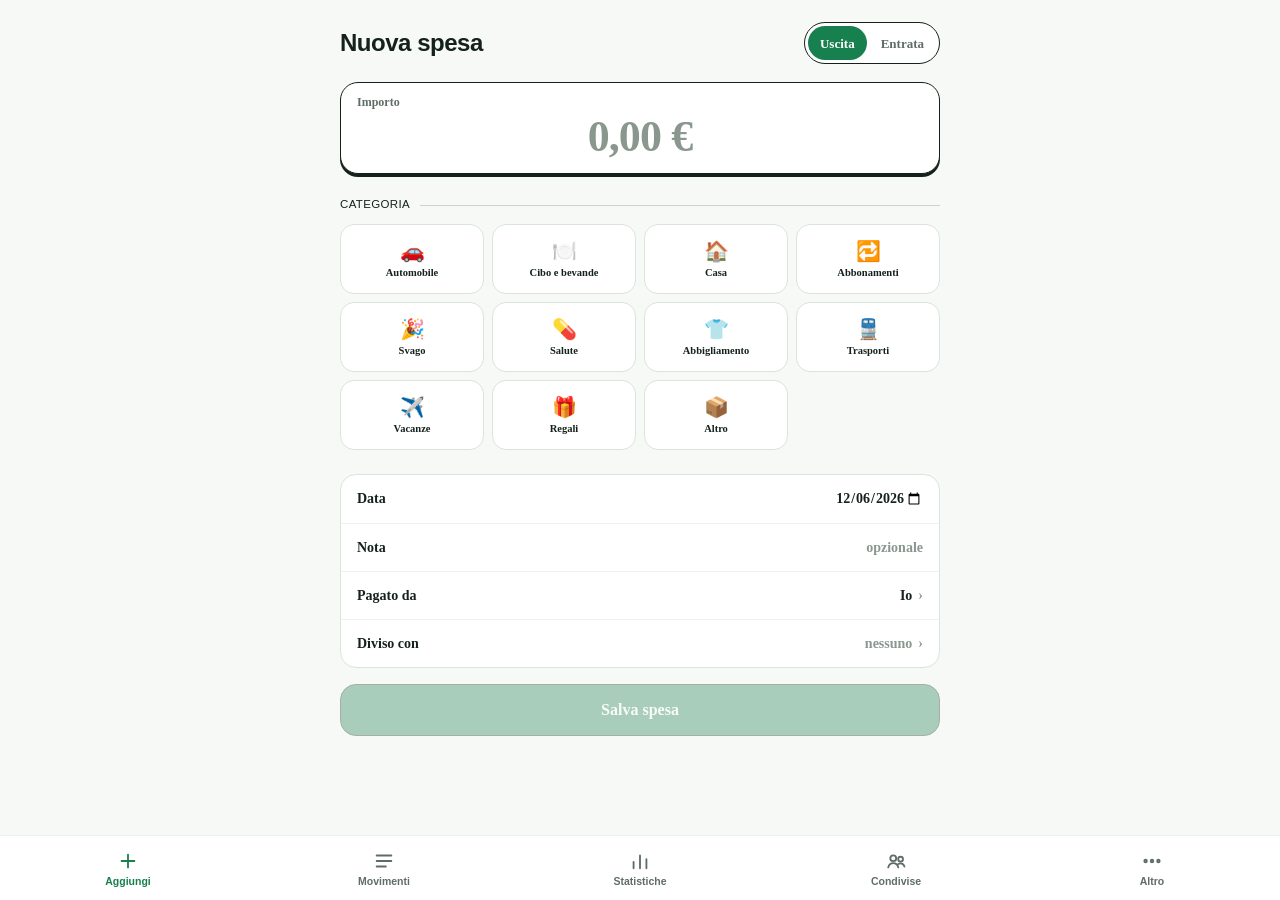
==== commit 3013e989: "feat(F3): split nel wizard, pagato da altri e Movimenti con la quota - wizard: righe "Pagato da" e "" ====
--- a/index.html
+++ b/index.html
@@ -39,7 +39,7 @@
     </div>
   </div>
   <div class="amount-wrap">
-    <div class="amount-label">Importo</div>
+    <div class="amount-label" id="amountLabel">Importo</div>
     <input id="amountInput" type="text" inputmode="decimal" placeholder="0,00 €" autocomplete="off">
   </div>
   <div class="section-label">CATEGORIA</div>
@@ -51,7 +51,10 @@
   <div class="field-list">
     <label class="field-row"><span>Data</span><input type="date" id="dateInput"></label>
     <label class="field-row"><span>Nota</span><input type="text" id="noteInput" placeholder="opzionale"></label>
-  </div>
+    <div class="field-row share-row" id="payerRow" role="button" tabindex="0" aria-haspopup="dialog" hidden><span>Pagato da</span><span class="val" id="payerVal"></span></div>
+    <div class="field-row share-row" id="splitRow" role="button" tabindex="0" aria-haspopup="dialog" hidden><span>Diviso con</span><span class="val" id="splitVal"></span></div>
+  </div>
+  <div class="split-summary" id="splitSummary" aria-live="polite" hidden></div>
   <button class="btn-primary" id="saveBtn" disabled>Salva spesa</button>
   <button class="btn-danger-link" id="deleteBtn" style="display:none;width:100%;margin-top:12px;padding:10px">Elimina movimento</button>
 </section>
@@ -59,7 +62,7 @@
 <!-- MOVIMENTI -->
 <section id="view-list" class="view">
   <h1 class="page-title">Movimenti</h1>
-  <input type="search" id="searchInput" placeholder="Cerca (categoria, nota, importo)…" autocomplete="off">
+  <input type="search" id="searchInput" placeholder="Cerca (categoria, nota, importo, persona)…" autocomplete="off">
   <div id="expList"></div>
 </section>
 
@@ -260,8 +263,11 @@
 <script src="ledger.js"></script>
 <script src="sanitize.js"></script>
 <script src="backup.js"></script>
+<script src="ui.js"></script>
+<script src="people.js"></script>
 <script src="drive-config.js"></script>
 <script src="drive.js"></script>
 <script src="app.js"></script>
+<script src="split-ui.js"></script>
 </body>
 </html>
--- a/style.css
+++ b/style.css
@@ -603,3 +603,95 @@
 .seg button { flex: 1; height: 36px; border: none; border-radius: var(--radius-pill); background: transparent;
   color: var(--muted); font: 700 13.5px/1 'Manrope'; cursor: pointer; }
 .seg button.on { background: var(--accent); color: var(--on-accent); font-weight: 800; }
+
+/* ---------- Spese condivise: wizard, pannelli, dialoghi (F3) ---------- */
+[hidden] { display: none !important; }
+.share-row { cursor: pointer; }
+.share-row:focus-visible { outline: 2px solid var(--accent); outline-offset: -2px; }
+.share-row .val { display: flex; align-items: center; gap: 6px; min-width: 0; color: var(--faint); font: 700 14px/1 'Manrope';
+  white-space: nowrap; overflow: hidden; }
+.share-row .val.on { color: var(--text); }
+.share-row .chev { color: var(--faint); font-weight: 800; }
+.share-row.sel { background: var(--accent-soft); }
+.split-summary { display: flex; justify-content: space-between; gap: 10px; margin-top: 10px; padding: 0 4px;
+  font: 700 12.5px/1.35 'Manrope'; color: var(--muted); }
+.split-summary b { color: var(--text); font-weight: 800; font-variant-numeric: tabular-nums; }
+.split-summary.err { color: var(--danger); }
+
+.av { width: 34px; height: 34px; border-radius: 50%; flex-shrink: 0; display: inline-flex; align-items: center; justify-content: center;
+  font: 800 12.5px/1 'Manrope'; color: #15221b; border: var(--stroke) solid var(--ink); }
+.av.s { width: 22px; height: 22px; font-size: 9.5px; border-width: 1px; }
+.av.a1 { background: #ffd6e0; } .av.a2 { background: #cfe8ff; } .av.a3 { background: #ffe9b8; } .av.a4 { background: #d8f5d0; } .av.a5 { background: #e6dcff; }
+.av.me { background: var(--accent); color: var(--on-accent); }
+.share-row .val .av.s + .av.s { margin-left: -6px; }
+
+.pick-search { width: 100%; height: 44px; margin: 14px 0 10px; padding: 0 12px; border-radius: 12px;
+  border: var(--stroke) solid var(--line); background: var(--card); color: var(--text); font: 600 13.5px/1 'Manrope'; }
+.pick-search:focus-visible { outline: none; border-color: var(--ink); background: var(--surface); }
+.pick-list, .pick-suggest { display: flex; flex-direction: column; border-radius: 12px; overflow: hidden; }
+.pick-list { border: var(--stroke) solid var(--line); }
+.pick-suggest:not(:empty) { border: var(--stroke) solid var(--line); margin-bottom: 10px; }
+.pick-row { display: flex; align-items: center; gap: 10px; width: 100%; padding: 11px 14px; text-align: left; cursor: pointer;
+  background: var(--surface); border: none; color: var(--text); font: inherit; }
+.pick-row + .pick-row { border-top: 1px solid var(--divider); }
+.pick-row.on { background: var(--accent-soft); }
+.pick-row .info { flex: 1; min-width: 0; }
+.pick-row b { display: block; font: 800 14px/1.15 'Manrope'; }
+.pick-row small { display: block; margin-top: 2px; font: 600 11.5px/1.2 'Manrope'; color: var(--muted); }
+.pick-row.create { color: var(--accent); font: 800 13.5px/1 'Manrope'; }
+.pick-row .tick { color: var(--accent); font-weight: 800; }
+.pick-hint { font: 600 12.5px/1.4 'Manrope'; color: var(--muted); }
+.chips { display: flex; flex-wrap: wrap; gap: 8px; }
+.chips .chip { display: inline-flex; align-items: center; gap: 6px; }
+
+.opt-list { margin: 14px 0 4px; border-top: 1px solid var(--divider); }
+.opt-row { display: flex; justify-content: space-between; align-items: center; gap: 12px; min-height: 52px;
+  border-bottom: 1px solid var(--divider); font: 700 14px/1.2 'Manrope'; cursor: pointer; }
+.opt-row small { display: block; margin-top: 2px; font: 600 11.5px/1.3 'Manrope'; color: var(--muted); }
+.switch { appearance: none; -webkit-appearance: none; flex-shrink: 0; position: relative; width: 50px; height: 30px;
+  border: var(--stroke) solid var(--ink); border-radius: var(--radius-pill); background: var(--card); cursor: pointer;
+  transition: background-color .2s ease; }
+.switch::after { content: ''; position: absolute; top: 2.5px; left: 3px; width: 22px; height: 22px; box-sizing: border-box;
+  border: var(--stroke) solid var(--ink); border-radius: 50%; background: var(--surface); transition: transform .2s var(--ease-pos); }
+.switch:checked { background: var(--accent); }
+.switch:checked::after { transform: translateX(19px); }
+.switch:focus-visible { outline: 2px solid var(--accent); outline-offset: 2px; }
+
+.split-rows { margin-top: 6px; }
+.split-row { display: flex; align-items: center; gap: 10px; padding: 9px 0; }
+.split-row + .split-row { border-top: 1px solid var(--divider); }
+.split-row .nm { flex: 1; min-width: 0; font: 700 14px/1.15 'Manrope'; overflow: hidden; text-overflow: ellipsis; }
+.split-row .nm small { display: block; margin-top: 3px; font: 600 11px/1 'Manrope'; color: var(--muted); }
+.split-row.me .nm { font-weight: 800; }
+.split-row .q { font: 800 14px/1 'Manrope'; font-variant-numeric: tabular-nums; }
+.split-row .q.neg { color: var(--danger); }
+.split-inp { width: 104px; height: 38px; padding: 0 10px; border-radius: 10px; border: var(--stroke) solid var(--line);
+  background: var(--surface); color: var(--text); font: 800 14px/1 'Manrope'; text-align: right; font-variant-numeric: tabular-nums; }
+.split-inp:focus-visible { outline: none; border-color: var(--ink); }
+
+/* Dialogo di conferma centrato */
+.dialog-backdrop { align-items: center; padding: 22px; }
+.dialog { width: 100%; max-width: 400px; padding: 20px; background: var(--surface); color: var(--text);
+  border: var(--stroke) solid var(--ink); border-radius: var(--radius-lg); box-shadow: var(--block-shadow); }
+.dialog h3 { font: 800 18px/1.25 'Manrope'; margin-bottom: 6px; }
+.dialog-body { font: 600 13px/1.45 'Manrope'; color: var(--muted); }
+.dialog-body b { color: var(--text); }
+.dialog-p + .diff { margin-top: 12px; }
+.diff + .dialog-p { margin-top: 14px; }
+.diff { display: grid; grid-template-columns: 1fr auto 1fr; align-items: center; gap: 8px; padding: 12px; border-radius: 12px;
+  background: var(--card); text-align: center; }
+.diff .lbl { display: block; font: 800 10px/1.2 'Manrope'; letter-spacing: .08em; text-transform: uppercase; color: var(--muted); }
+.diff b { display: block; margin: 5px 0 3px; font: 800 17px/1 'Manrope'; font-variant-numeric: tabular-nums; color: var(--text); }
+.diff .arrow { font: 800 18px/1 'Manrope'; color: var(--muted); }
+.diff .neg { color: var(--danger); } .diff .pos { color: var(--accent); }
+.dialog .btn-primary { margin-top: 16px; }
+.btn-primary.danger { background: var(--danger); }
+
+/* Movimenti: spese condivise */
+.exp-item .info .meta { display: flex; flex-wrap: wrap; gap: 5px; margin-top: 5px; }
+.tag { display: inline-flex; align-items: center; gap: 4px; height: 20px; padding: 0 7px; border-radius: var(--radius-pill);
+  background: var(--card); font: 700 10.5px/1 'Manrope'; color: var(--muted); white-space: nowrap; }
+.tag.evt { background: var(--accent-soft); color: var(--accent); }
+.exp-item .amtcol { display: flex; flex-direction: column; align-items: flex-end; gap: 3px; }
+.exp-item .amtcol small { font: 600 10.5px/1 'Manrope'; color: var(--muted); font-variant-numeric: tabular-nums; white-space: nowrap; }
+.exp-item .amt.zero { color: var(--muted); }
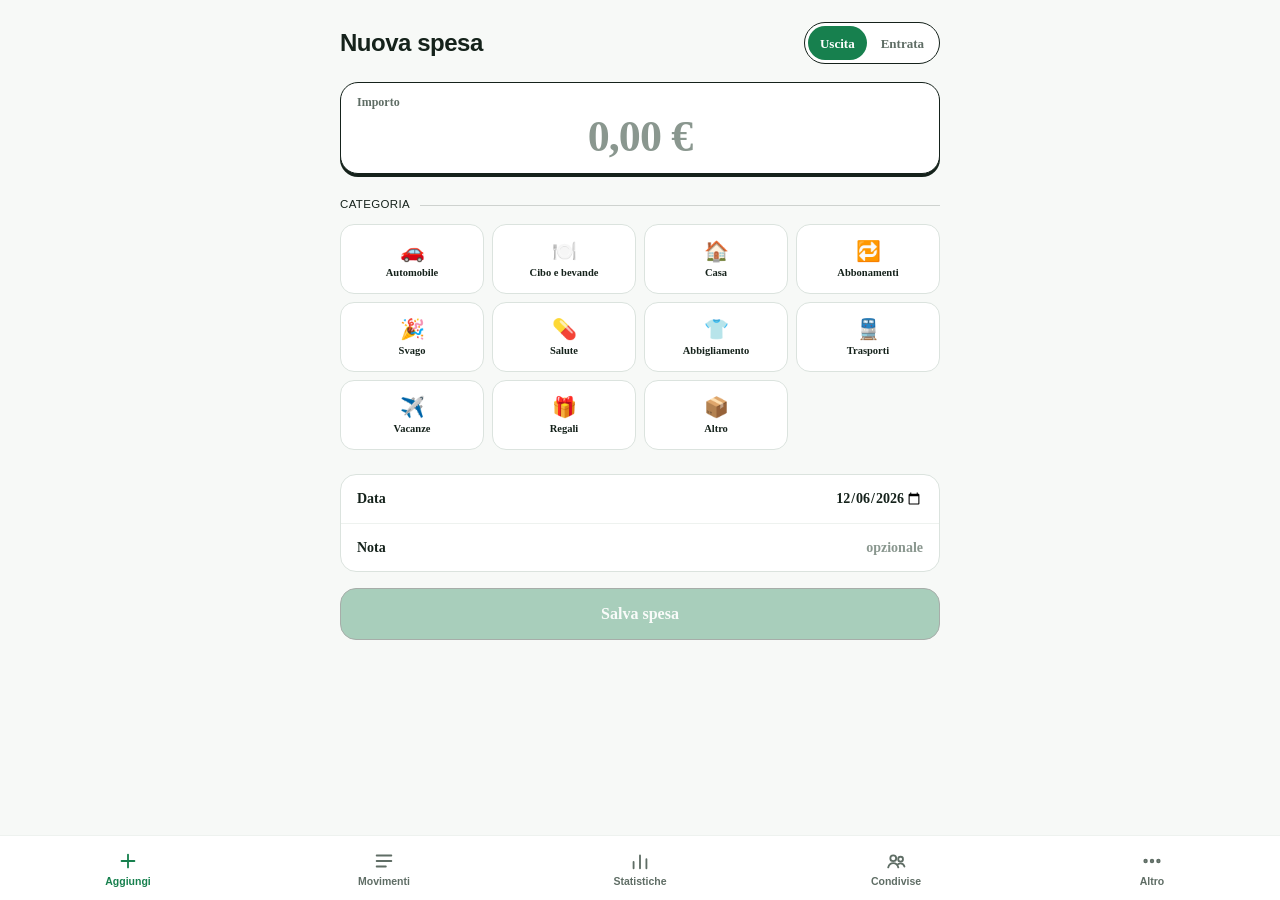
==== commit 653cb7c2: "feat(F6): popup "App aggiornata", copie di sicurezza e checklist di rilascio - popup una sola volta " ====
--- a/index.html
+++ b/index.html
@@ -51,6 +51,7 @@
   <div class="field-list">
     <label class="field-row"><span>Data</span><input type="date" id="dateInput"></label>
     <label class="field-row"><span>Nota</span><input type="text" id="noteInput" placeholder="opzionale"></label>
+    <div class="field-row share-row" id="eventRow" role="button" tabindex="0" aria-haspopup="dialog" hidden><span class="lbl2">Evento<small id="eventHint"></small></span><span class="val" id="eventVal"></span></div>
     <div class="field-row share-row" id="payerRow" role="button" tabindex="0" aria-haspopup="dialog" hidden><span>Pagato da</span><span class="val" id="payerVal"></span></div>
     <div class="field-row share-row" id="splitRow" role="button" tabindex="0" aria-haspopup="dialog" hidden><span>Diviso con</span><span class="val" id="splitVal"></span></div>
   </div>
@@ -137,12 +138,26 @@
     <button role="tab" data-pane="people" class="on" aria-selected="true">Persone</button>
     <button role="tab" data-pane="events" aria-selected="false">Eventi</button>
   </div>
-  <div class="share-pane" data-pane="people">
-    <div class="empty">Nessuna persona ancora.<br>Quando dividi una spesa con qualcuno, qui vedrai chi ti deve cosa.</div>
-  </div>
-  <div class="share-pane" data-pane="events" hidden>
-    <div class="empty">Nessun evento.<br>Raggruppa le spese di vacanze, picnic e uscite.</div>
-  </div>
+  <div class="share-pane" data-pane="people" id="peoplePane"></div>
+  <div class="share-pane" data-pane="events" id="eventsPane" hidden></div>
+</section>
+
+<!-- SCHEDA PERSONA (RF-P3): contenuto disegnato da people-ui.js -->
+<section id="view-person" class="view" data-parent="share">
+  <div class="back-row"><button class="back-link" data-back="share">‹ Persone</button>
+    <button class="more-btn" id="personMore" aria-label="Gestisci persona">⋯</button></div>
+  <div id="personBody"></div>
+</section>
+
+<!-- EVENTO: scheda (RF-E5, RF-E6) e form (RF-E1…E3), disegnati da events-ui.js -->
+<section id="view-event" class="view" data-parent="share">
+  <div class="back-row"><button class="back-link" data-back="share">‹ Eventi</button>
+    <button class="more-btn" id="eventMore" aria-label="Gestisci evento">⋯</button></div>
+  <div id="eventBody"></div>
+</section>
+<section id="view-event-form" class="view" data-parent="share">
+  <button class="back-link" data-back="share">‹ Eventi</button>
+  <div id="eventForm"></div>
 </section>
 
 <!-- ALTRO: menu di voci, ognuna apre la sua pagina (RF-N3) -->
@@ -225,6 +240,8 @@
       <button class="btn-danger-link" id="wipeBtn">Cancella tutti i dati</button>
     </div>
   </div>
+  <h2>Copie di sicurezza sul dispositivo</h2>
+  <div class="card" id="snapList"></div>
 </section>
 
 </main>
@@ -269,5 +286,7 @@
 <script src="drive.js"></script>
 <script src="app.js"></script>
 <script src="split-ui.js"></script>
+<script src="people-ui.js"></script>
+<script src="events-ui.js"></script>
 </body>
 </html>
--- a/style.css
+++ b/style.css
@@ -695,3 +695,112 @@
 .exp-item .amtcol { display: flex; flex-direction: column; align-items: flex-end; gap: 3px; }
 .exp-item .amtcol small { font: 600 10.5px/1 'Manrope'; color: var(--muted); font-variant-numeric: tabular-nums; white-space: nowrap; }
 .exp-item .amt.zero { color: var(--muted); }
+
+/* ---------- Condivise › Persone (F4) ---------- */
+.owe-card { display: grid; grid-template-columns: 1fr 1fr; gap: 8px; padding: 14px; margin-bottom: 18px; border-radius: var(--radius-lg);
+  background: var(--surface); border: var(--stroke) solid var(--ink); box-shadow: var(--block-shadow); }
+.owe-card > div { display: flex; flex-direction: column; gap: 6px; padding: 12px; border-radius: 12px; background: var(--card); }
+.owe-card .lbl { font: 800 10px/1 'Manrope'; letter-spacing: .08em; text-transform: uppercase; color: var(--muted); }
+.owe-card b { font: 800 22px/1 'Manrope'; font-variant-numeric: tabular-nums; letter-spacing: -.01em; }
+.pos { color: var(--accent); }
+.neg { color: var(--danger); }
+.person-list { background: var(--surface); border: var(--stroke) solid var(--line); border-radius: 16px; overflow: hidden; }
+.person-row, .tl-row { display: flex; align-items: center; gap: 12px; width: 100%; padding: 12px 14px; text-align: left;
+  background: none; border: none; color: var(--text); font: inherit; cursor: pointer; }
+.person-row + .person-row, .tl-row + .tl-row { border-top: 1px solid var(--divider); }
+.person-row.zero { opacity: .55; }
+.person-row .info, .tl-row .info { flex: 1; min-width: 0; }
+.person-row b, .tl-row b { display: block; font: 800 14px/1.15 'Manrope'; overflow: hidden; text-overflow: ellipsis; white-space: nowrap; }
+.person-row small, .tl-row .info small { display: block; margin-top: 2px; font: 600 11.5px/1.3 'Manrope'; color: var(--muted); }
+.person-row .r, .tl-row .r { text-align: right; font: 800 14px/1 'Manrope'; font-variant-numeric: tabular-nums; white-space: nowrap; }
+.person-row .r small { display: block; margin-top: 4px; font: 700 10px/1 'Manrope'; letter-spacing: .04em; text-transform: uppercase; }
+.tl-row .r small { display: block; margin-top: 4px; font: 600 10.5px/1 'Manrope'; color: var(--muted); }
+.tl-row .ico { width: 36px; height: 36px; border-radius: 11px; background: var(--card); flex-shrink: 0;
+  display: inline-flex; align-items: center; justify-content: center; font-size: 16px; }
+.tl-row .tag { margin-top: 5px; }
+.person-row .chev { color: var(--faint); font: 800 16px/1 'Manrope'; }
+.person-row:active, .tl-row:active { background: var(--card); }
+.btn-secondary.wide { width: 100%; margin-top: 14px; }
+.collapse-row { display: flex; justify-content: space-between; align-items: center; width: 100%; margin-top: 22px; padding: 14px 16px;
+  border-radius: 16px; border: var(--stroke) dashed var(--line); background: none; color: var(--muted); font: 800 13.5px/1 'Manrope'; cursor: pointer; }
+.collapse-row + .person-list { margin-top: 10px; }
+.back-row { display: flex; align-items: center; justify-content: space-between; }
+.more-btn { width: 36px; height: 36px; border-radius: 10px; border: var(--stroke) solid var(--line); background: var(--surface);
+  color: var(--text); font: 800 16px/1 'Manrope'; cursor: pointer; }
+.person-hero { display: flex; flex-direction: column; gap: 6px; padding: 16px; margin-top: 6px; border-radius: var(--radius-lg);
+  background: var(--surface); border: var(--stroke) solid var(--ink); box-shadow: var(--block-shadow); }
+.person-hero .who { display: flex; align-items: center; gap: 10px; font: 800 18px/1.1 'Manrope'; }
+.person-hero .lbl { margin-top: 6px; font: 700 12.5px/1 'Manrope'; color: var(--muted); }
+.person-hero .big { font: 800 36px/1.05 'Manrope'; letter-spacing: -.02em; font-variant-numeric: tabular-nums; }
+.person-actions { display: grid; grid-template-columns: 1fr 1fr; gap: 8px; margin-top: 12px; }
+.person-actions .btn-primary { grid-column: 1 / -1; margin-top: 0; height: 48px; }
+.person-actions .btn-secondary { font-size: 12.5px; }
+.btn-secondary:disabled { opacity: .4; cursor: default; }
+.amount-box { margin-top: 14px; padding: 10px 14px 12px; border-radius: var(--radius-lg); background: var(--surface);
+  border: var(--stroke) solid var(--ink); box-shadow: var(--block-shadow); }
+.amount-box .l { font: 700 12px/1.2 'Manrope'; color: var(--muted); }
+.amount-input { width: 100%; border: none; background: transparent; color: var(--text); outline: none; text-align: center;
+  font: 800 36px/1.1 'Manrope'; letter-spacing: -.02em; font-variant-numeric: tabular-nums; }
+.amount-input::placeholder { color: var(--faint); }
+.quick-row { display: flex; gap: 8px; margin-top: 10px; }
+.quick-row .chip { flex: 1; }
+.sheet .field-list { margin-top: 12px; }
+.row-select { width: 60%; height: auto; padding: 0; border: none; background: transparent; text-align: right; text-align-last: right;
+  color: var(--text); font: 700 14px/1 'Manrope'; }
+.sheet-cancel.danger, .pick-row.danger b { color: var(--danger); }
+
+/* ---------- Eventi (F5) ---------- */
+.share-row .x { display: inline-flex; align-items: center; justify-content: center; width: 24px; height: 24px; margin-left: 2px;
+  border-radius: 50%; background: var(--card); color: var(--muted); font-size: 11px; cursor: pointer; }
+.lbl2 { display: flex; flex-direction: column; gap: 3px; }
+.lbl2 small { font: 600 11px/1 'Manrope'; color: var(--muted); }
+.lbl2 small:empty { display: none; }
+.ev-ico { width: 46px; height: 46px; flex-shrink: 0; display: inline-flex; align-items: center; justify-content: center;
+  border-radius: 14px; background: var(--accent-soft); border: var(--stroke) solid var(--ink); font-size: 22px; }
+.ev-ico.sm { width: 34px; height: 34px; border-radius: 11px; font-size: 17px; }
+.live { display: inline-flex; align-items: center; height: 18px; padding: 0 6px; border-radius: var(--radius-pill);
+  background: var(--accent); color: var(--on-accent); font: 800 9.5px/1 'Manrope'; letter-spacing: .06em; vertical-align: middle; }
+.event-list { display: flex; flex-direction: column; gap: 10px; }
+.event-card { display: flex; align-items: center; gap: 12px; width: 100%; padding: 14px; text-align: left; cursor: pointer;
+  background: var(--surface); border: var(--stroke) solid var(--line); border-radius: 16px; color: var(--text); font: inherit; }
+.event-card.archived { opacity: .7; }
+.event-card .info { flex: 1; min-width: 0; }
+.event-card .t { display: block; font: 800 15px/1.2 'Manrope'; }
+.event-card small { display: block; margin-top: 3px; font: 600 11.5px/1.3 'Manrope'; color: var(--muted); }
+.event-card .avs { display: flex; margin-top: 7px; }
+.event-card .avs .av { margin-right: -5px; }
+.event-card .r { text-align: right; font: 800 15px/1 'Manrope'; font-variant-numeric: tabular-nums; white-space: nowrap; }
+.event-card .r small { margin-top: 4px; font-size: 10.5px; }
+#eventsPane > .btn-primary { margin-top: 14px; }
+.tpl-grid { display: grid; grid-template-columns: repeat(4, 1fr); gap: 8px; }
+.tpl-grid .cat-btn.tpl { height: 64px; display: flex; flex-direction: column; align-items: center; justify-content: center; gap: 4px; }
+.tpl-grid .cat-btn.tpl .ico { font-size: 20px; }
+#eventForm .section-label { margin: 20px 0 10px; }
+#eventForm .section-label.first { margin-top: 4px; }
+#eventForm #evName { height: 50px; font-size: 15px; font-weight: 700; }
+#eventForm .pick-search { margin-top: 0; }
+.field-list.tight { margin-top: 0; }
+.field-row .row-select:disabled { color: var(--faint); }
+.kpi3 { display: grid; grid-template-columns: repeat(3, 1fr); gap: 6px; margin-top: 4px; }
+.kpi3 > div { display: flex; flex-direction: column; gap: 5px; padding: 10px 9px; border-radius: 12px; background: var(--card); }
+.kpi3 .lbl { margin: 0; font: 800 9px/1.15 'Manrope'; letter-spacing: .06em; text-transform: uppercase; color: var(--muted); }
+.kpi3 b { font: 800 15px/1 'Manrope'; font-variant-numeric: tabular-nums; }
+#eventBody > .btn-primary { margin-top: 14px; }
+.ev-card { margin-top: 16px; }
+.ev-card h2 { display: flex; align-items: center; gap: 8px; margin-top: 0; }
+.ev-card .back-drill { margin-left: auto; }
+.ev-bal { display: flex; align-items: center; gap: 10px; padding: 8px 0; }
+.ev-bal + .ev-bal { border-top: 1px solid var(--divider); }
+.ev-bal .nm { flex: 1; min-width: 0; font: 800 14px/1.2 'Manrope'; }
+.ev-bal .v { font: 800 14px/1 'Manrope'; font-variant-numeric: tabular-nums; }
+.chip.sm { height: 30px; padding: 0 12px; }
+.chip-sp { width: 58px; }
+
+/* ---------- Popup aggiornamento e copie di sicurezza (F6) ---------- */
+.update-dialog { max-height: 90vh; overflow-y: auto; }
+.news { list-style: none; display: flex; flex-direction: column; gap: 10px; margin-top: 12px; }
+.news li { display: flex; gap: 10px; font: 600 13px/1.4 'Manrope'; }
+.news li > span:first-child { font-size: 17px; flex-shrink: 0; }
+.news b { font-weight: 800; }
+.update-dialog .sheet-note, .update-dialog .sheet-warn { margin-top: 14px; }
+#snapList .rec-item .btn-secondary { min-height: 36px; font-size: 12px; }
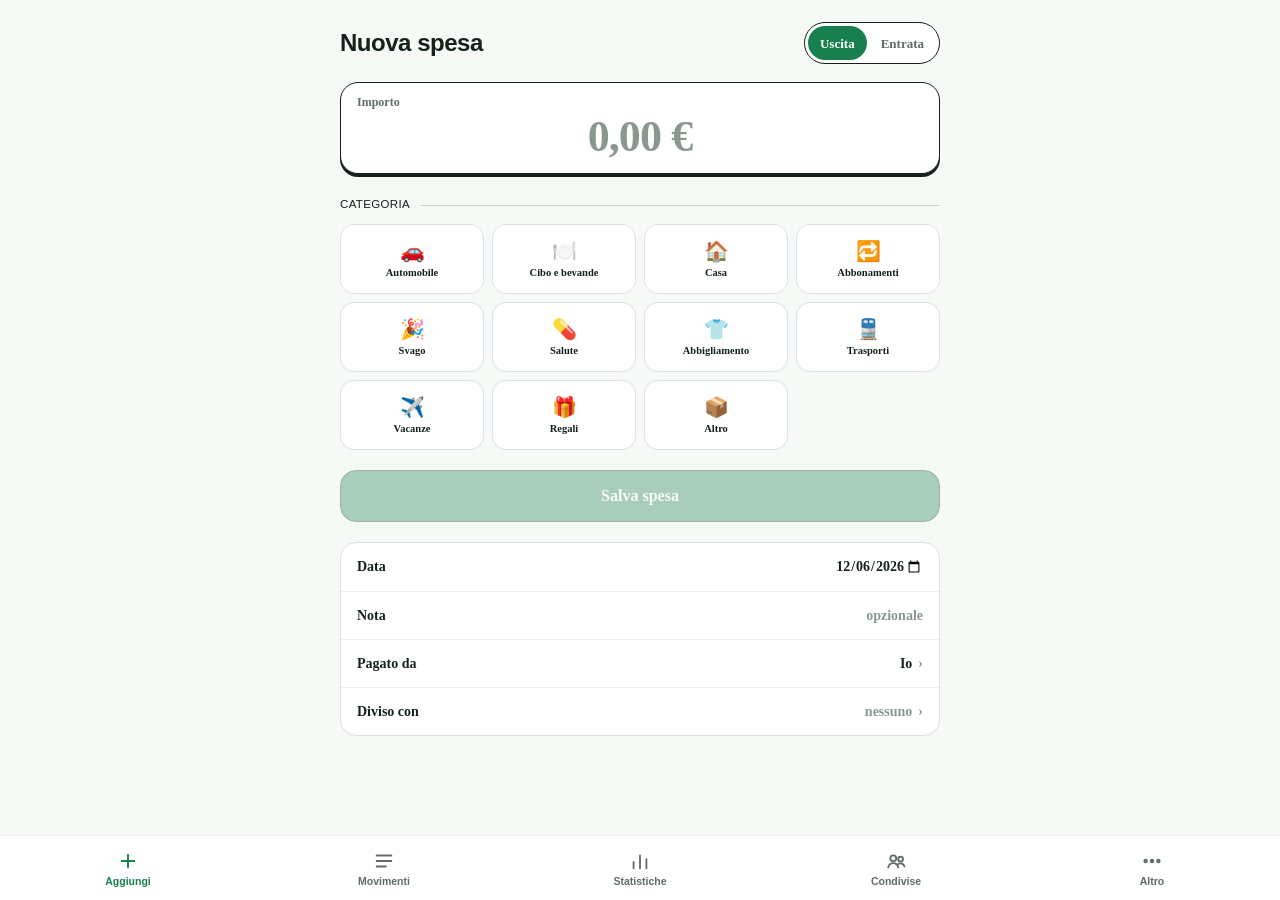
==== commit f7c895cb: "fix(wizard): "Salva" sopra il riquadro di data, nota e dettagli Il pulsante finiva sempre sotto la p" ====
--- a/index.html
+++ b/index.html
@@ -19,8 +19,8 @@
 ">
 <title>Spese</title>
 <link rel="manifest" href="manifest.webmanifest">
-<link rel="icon" href="icon.svg" type="image/svg+xml">
-<link rel="apple-touch-icon" href="icon.svg">
+<link rel="icon" href="favicon.png" type="image/png" sizes="48x48">
+<link rel="apple-touch-icon" href="apple-touch-icon.png" sizes="180x180">
 <link rel="preconnect" href="https://fonts.googleapis.com">
 <link rel="preconnect" href="https://fonts.gstatic.com" crossorigin>
 <link href="https://fonts.googleapis.com/css2?family=Anton&family=Bowlby+One+SC&family=Bungee&family=Manrope:wght@400;500;600;700;800&family=Monoton&family=Permanent+Marker&family=Rubik+Mono+One&display=swap" rel="stylesheet">
@@ -48,6 +48,8 @@
     <div class="section-label" id="subLabel">SOTTOCATEGORIA</div>
     <div class="sub-list" id="subList"></div>
   </div>
+  <!-- Salva sopra il riquadro dei dettagli: sempre visibile senza scorrere -->
+  <button class="btn-primary" id="saveBtn" disabled>Salva spesa</button>
   <div class="field-list">
     <label class="field-row"><span>Data</span><input type="date" id="dateInput"></label>
     <label class="field-row"><span>Nota</span><input type="text" id="noteInput" placeholder="opzionale"></label>
@@ -56,7 +58,6 @@
     <div class="field-row share-row" id="splitRow" role="button" tabindex="0" aria-haspopup="dialog" hidden><span>Diviso con</span><span class="val" id="splitVal"></span></div>
   </div>
   <div class="split-summary" id="splitSummary" aria-live="polite" hidden></div>
-  <button class="btn-primary" id="saveBtn" disabled>Salva spesa</button>
   <button class="btn-danger-link" id="deleteBtn" style="display:none;width:100%;margin-top:12px;padding:10px">Elimina movimento</button>
 </section>
 
